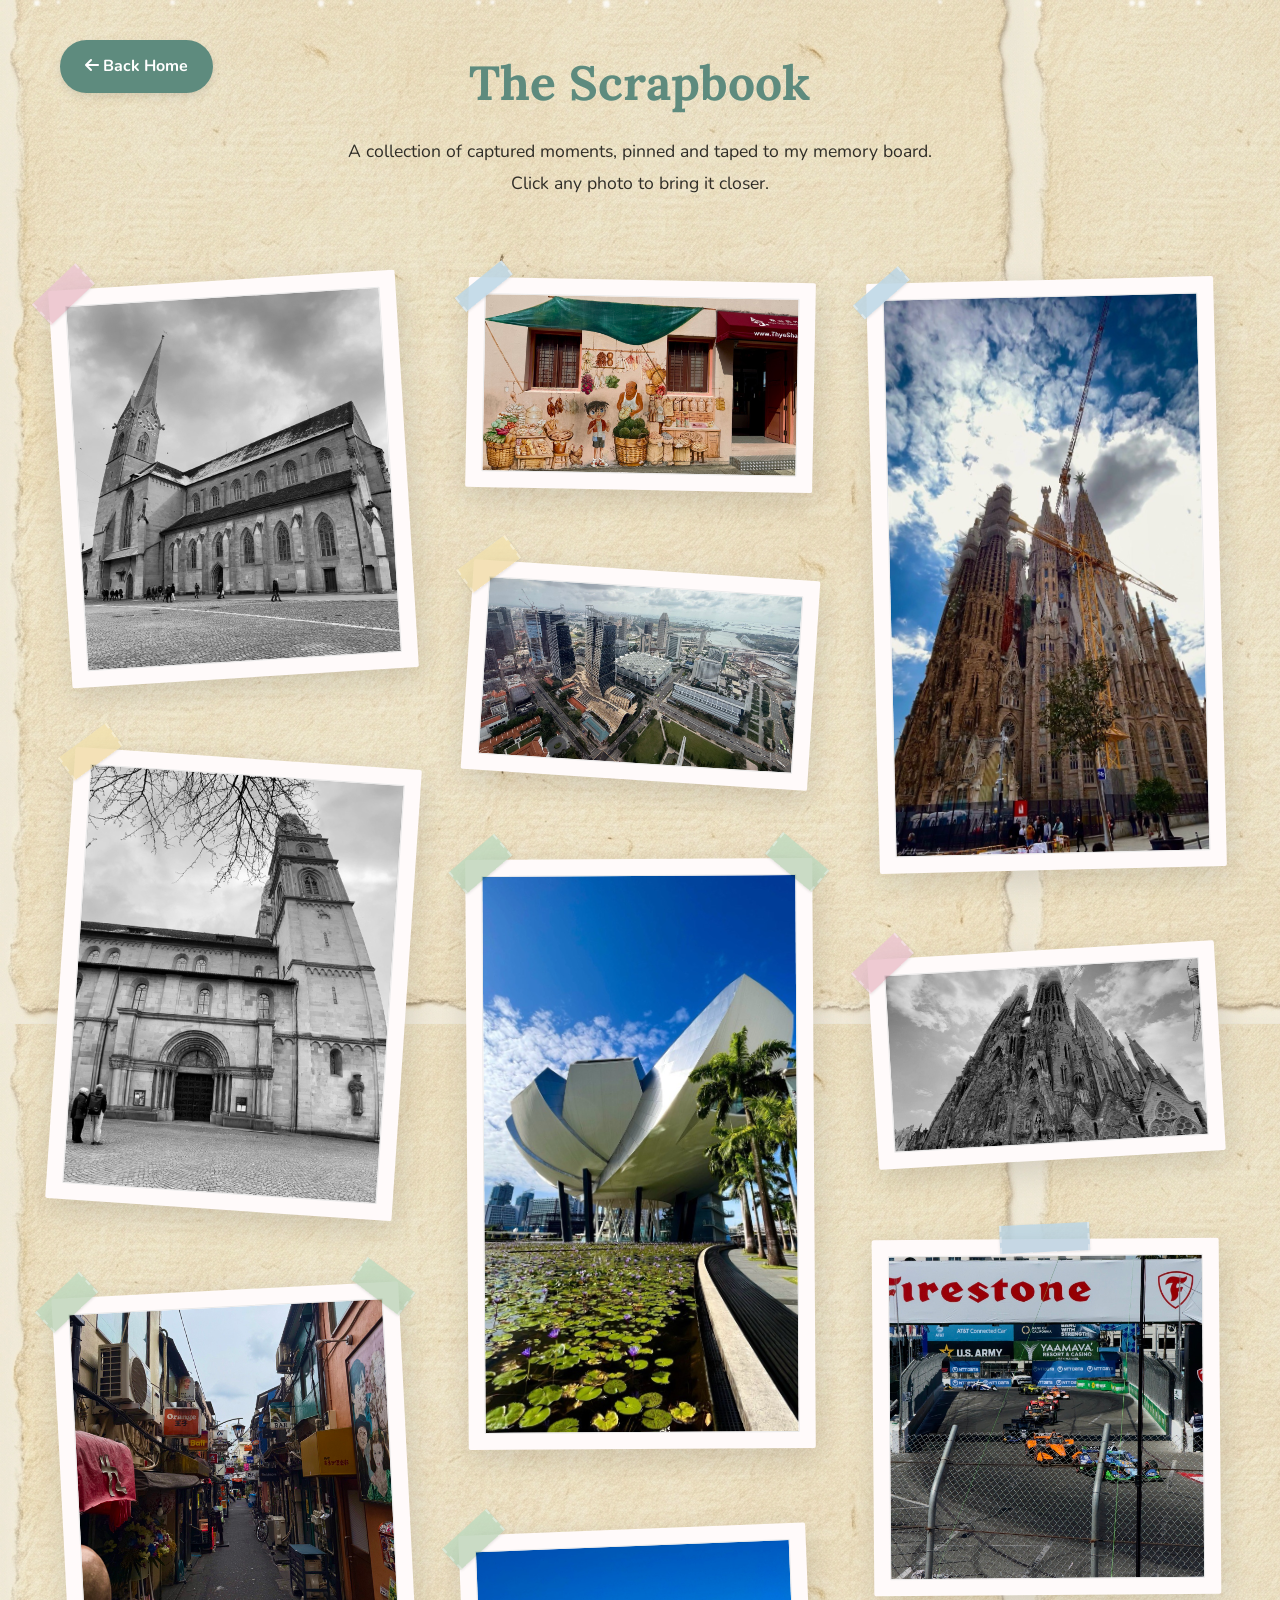
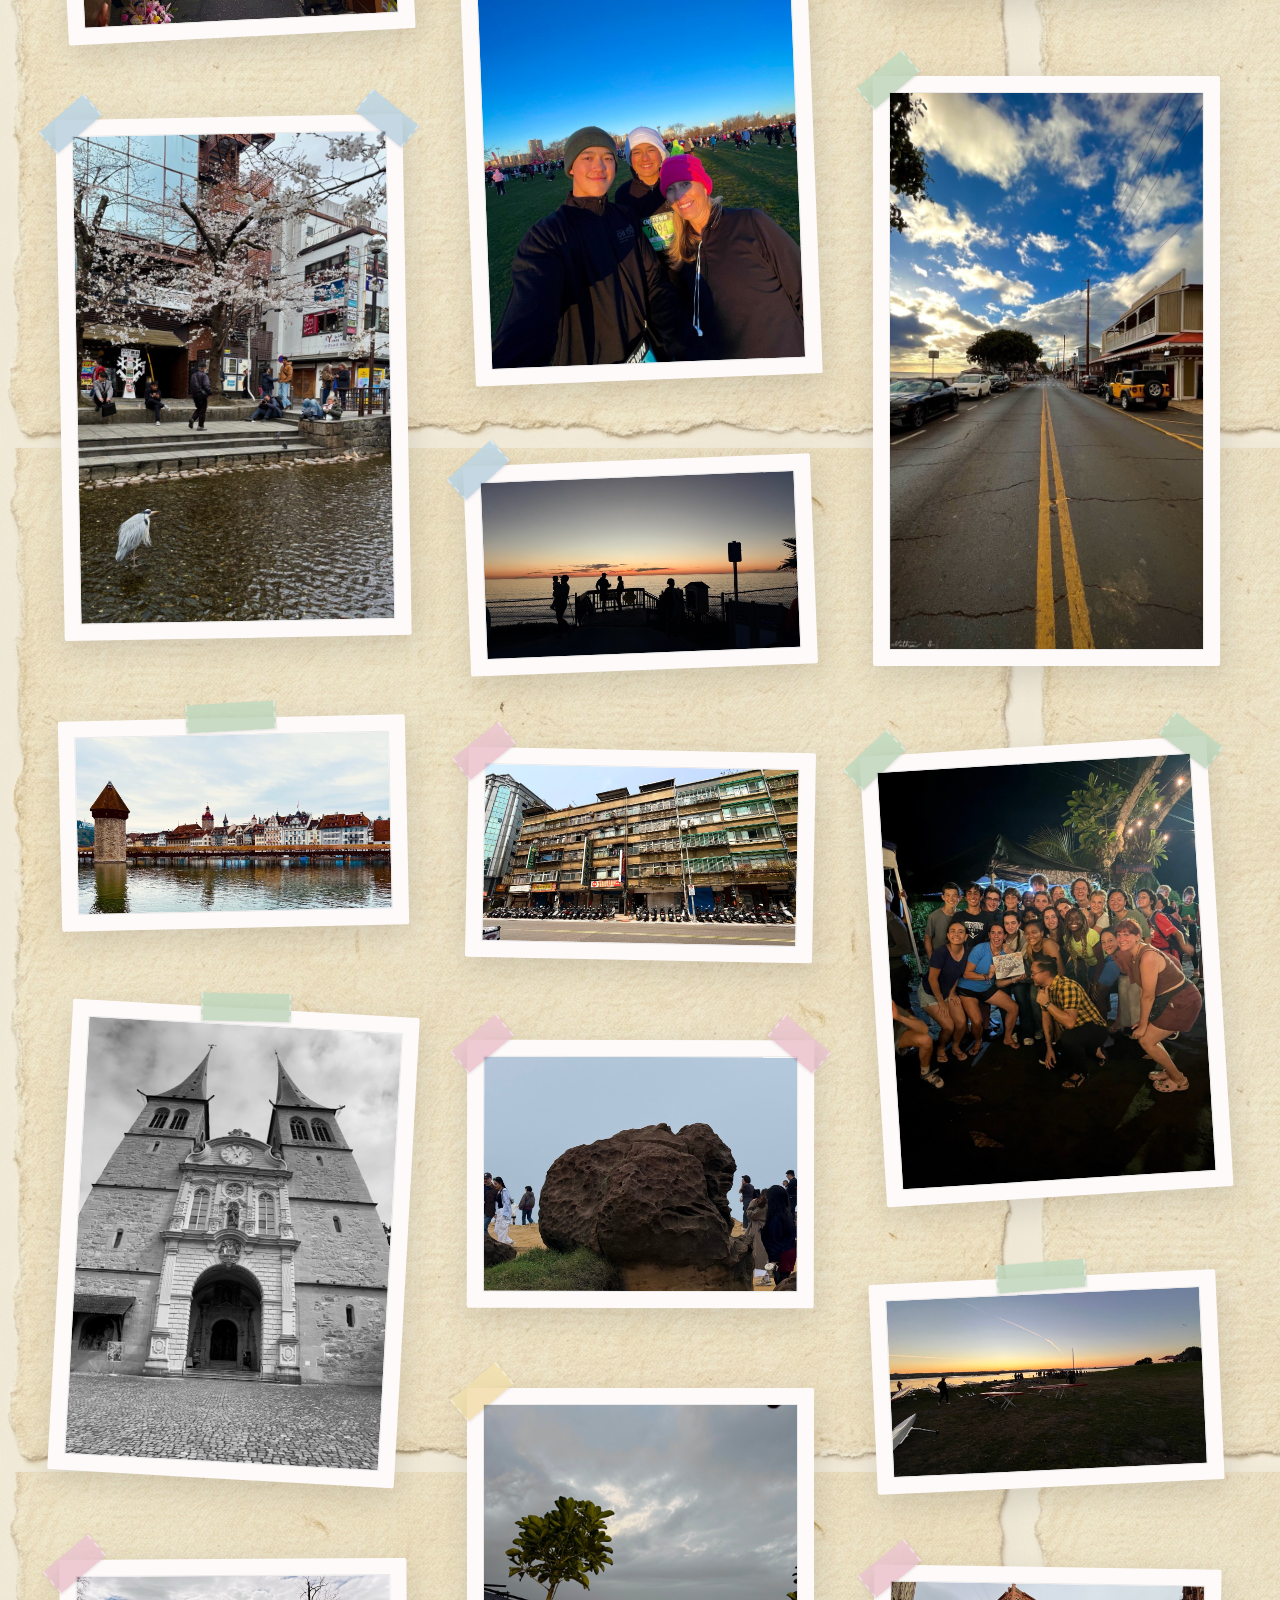
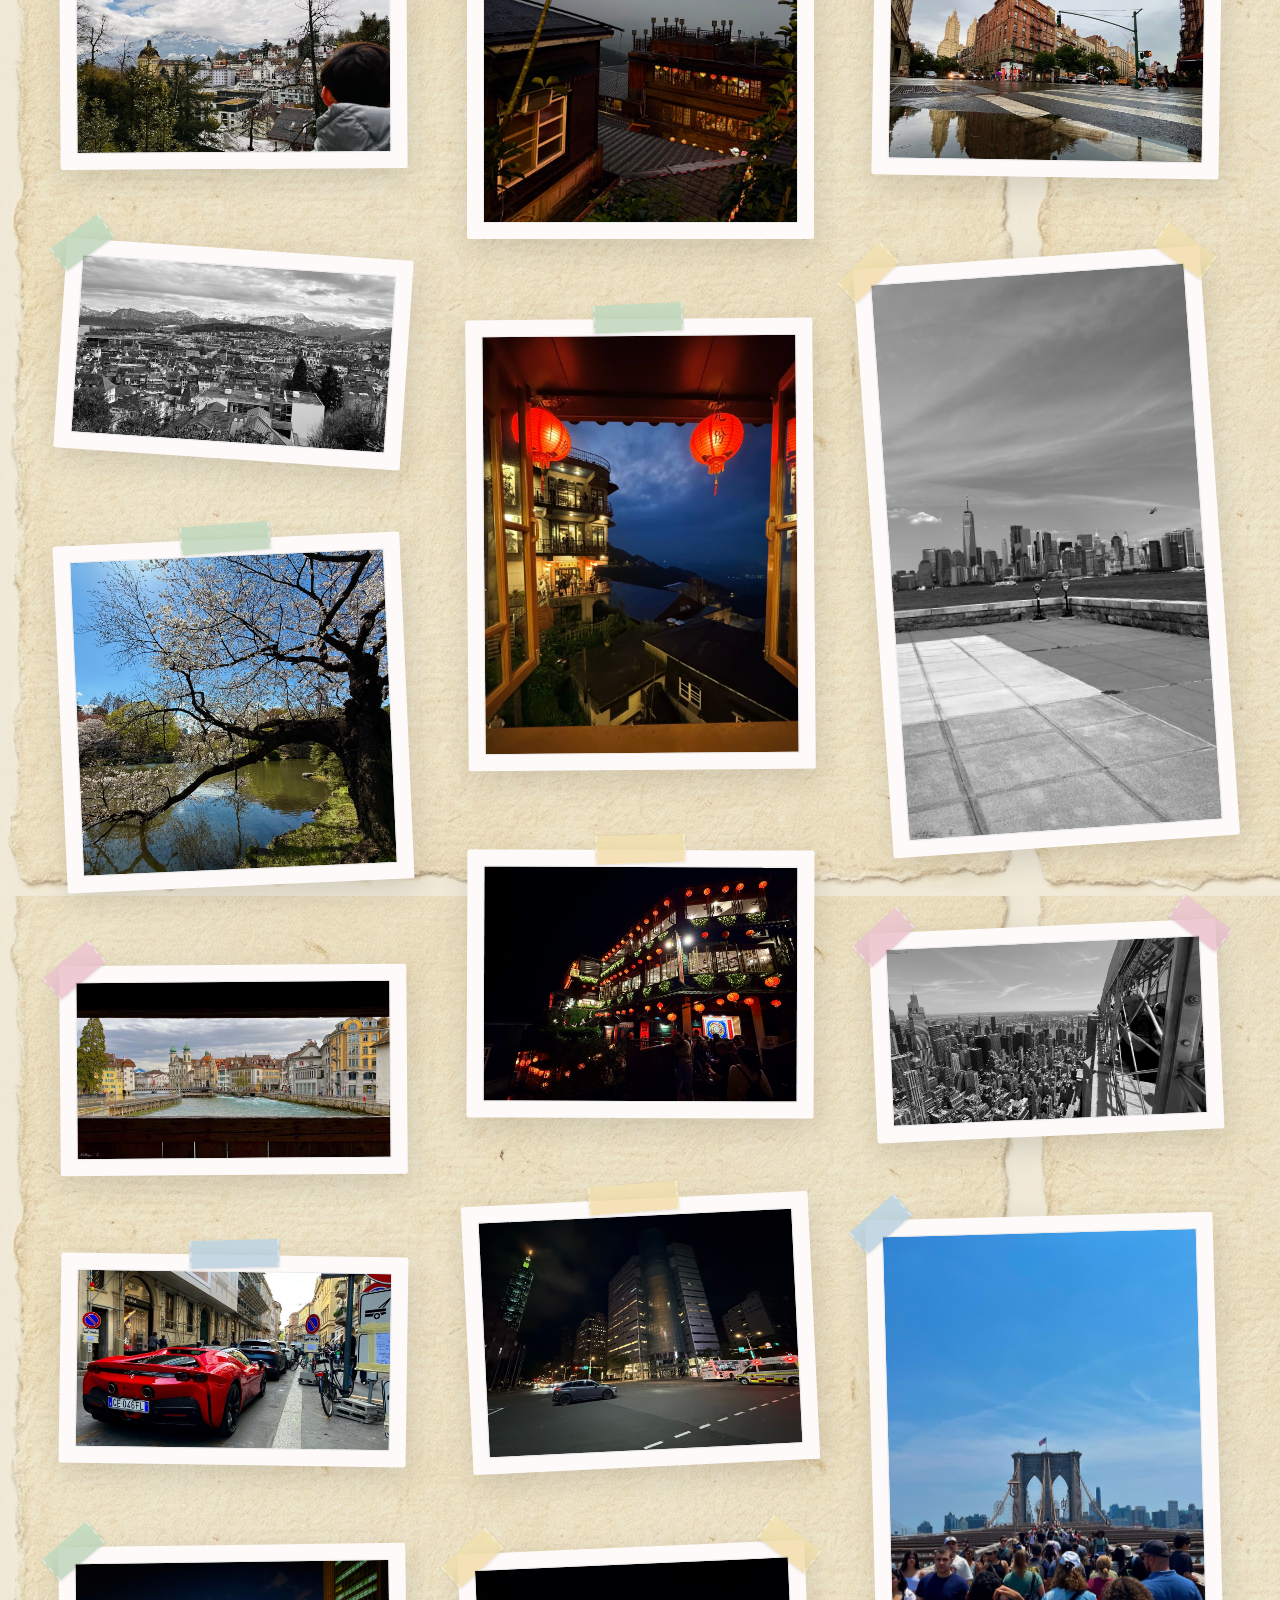
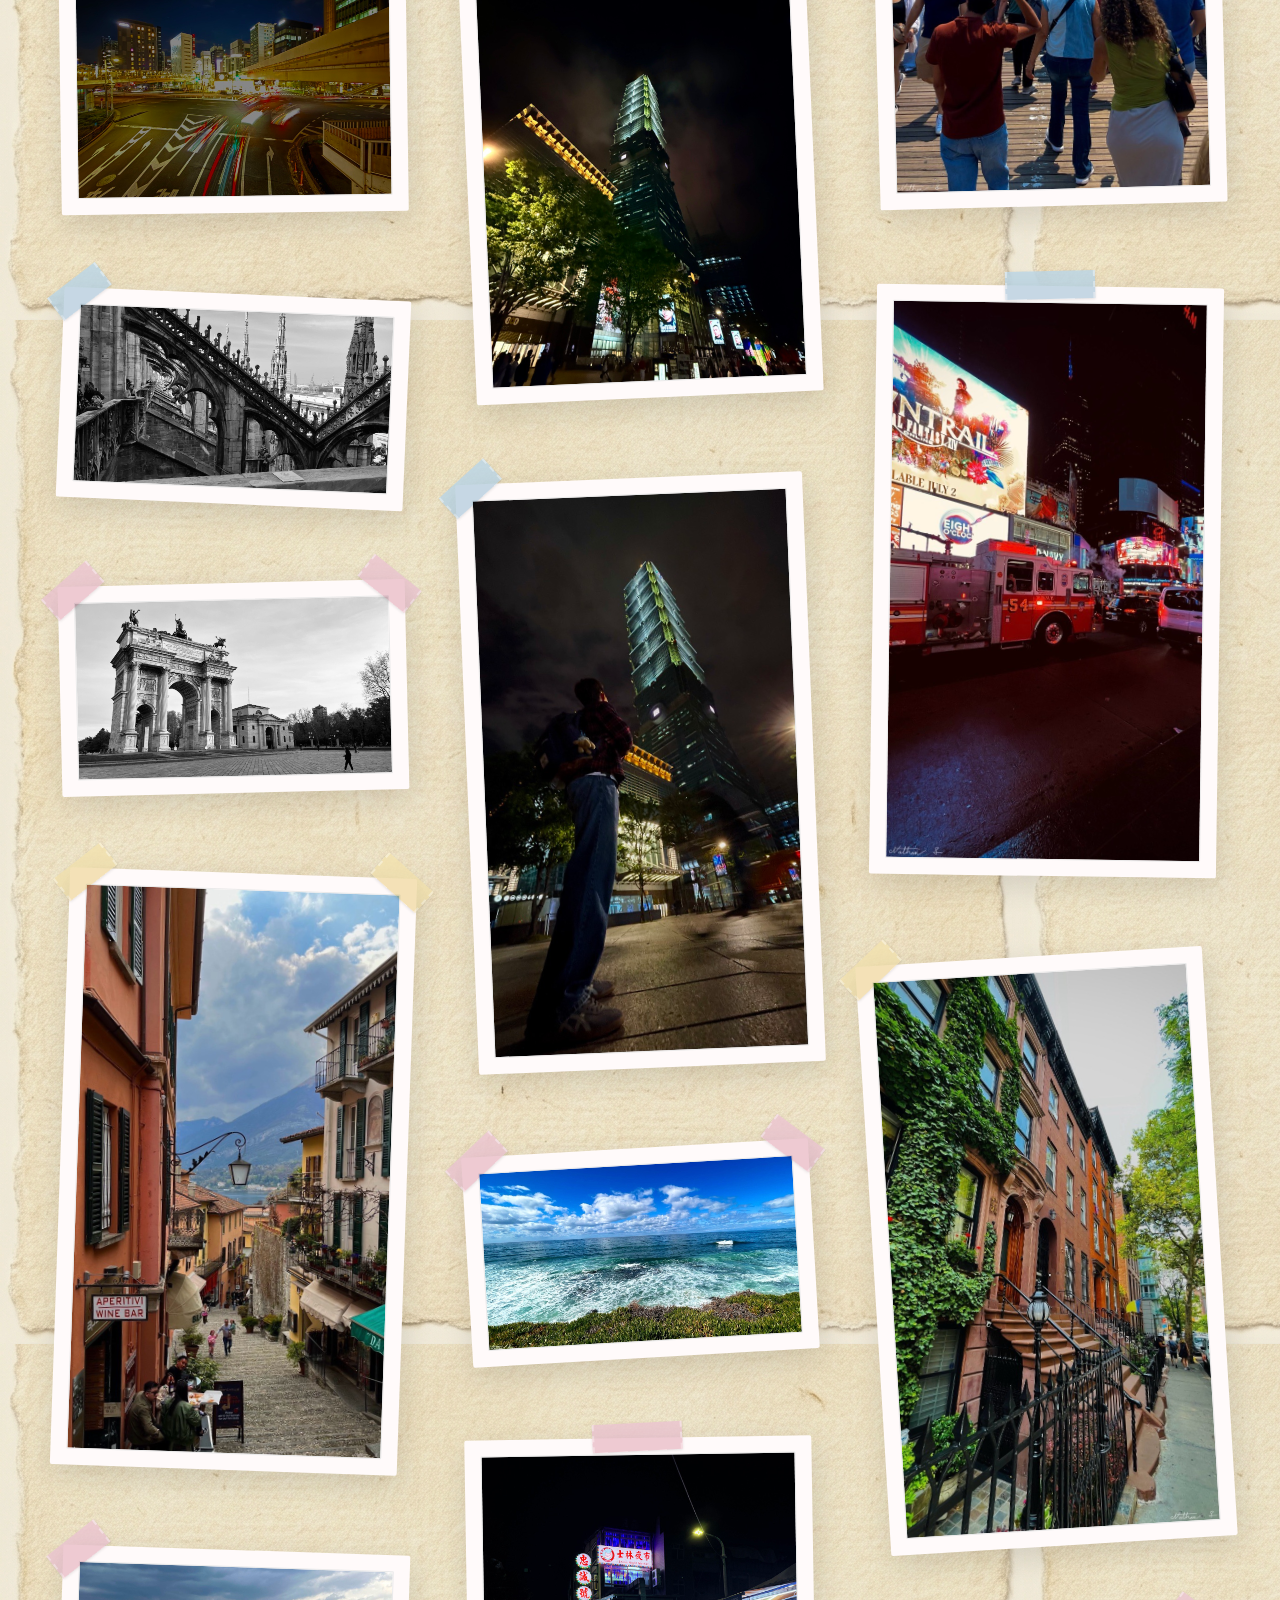
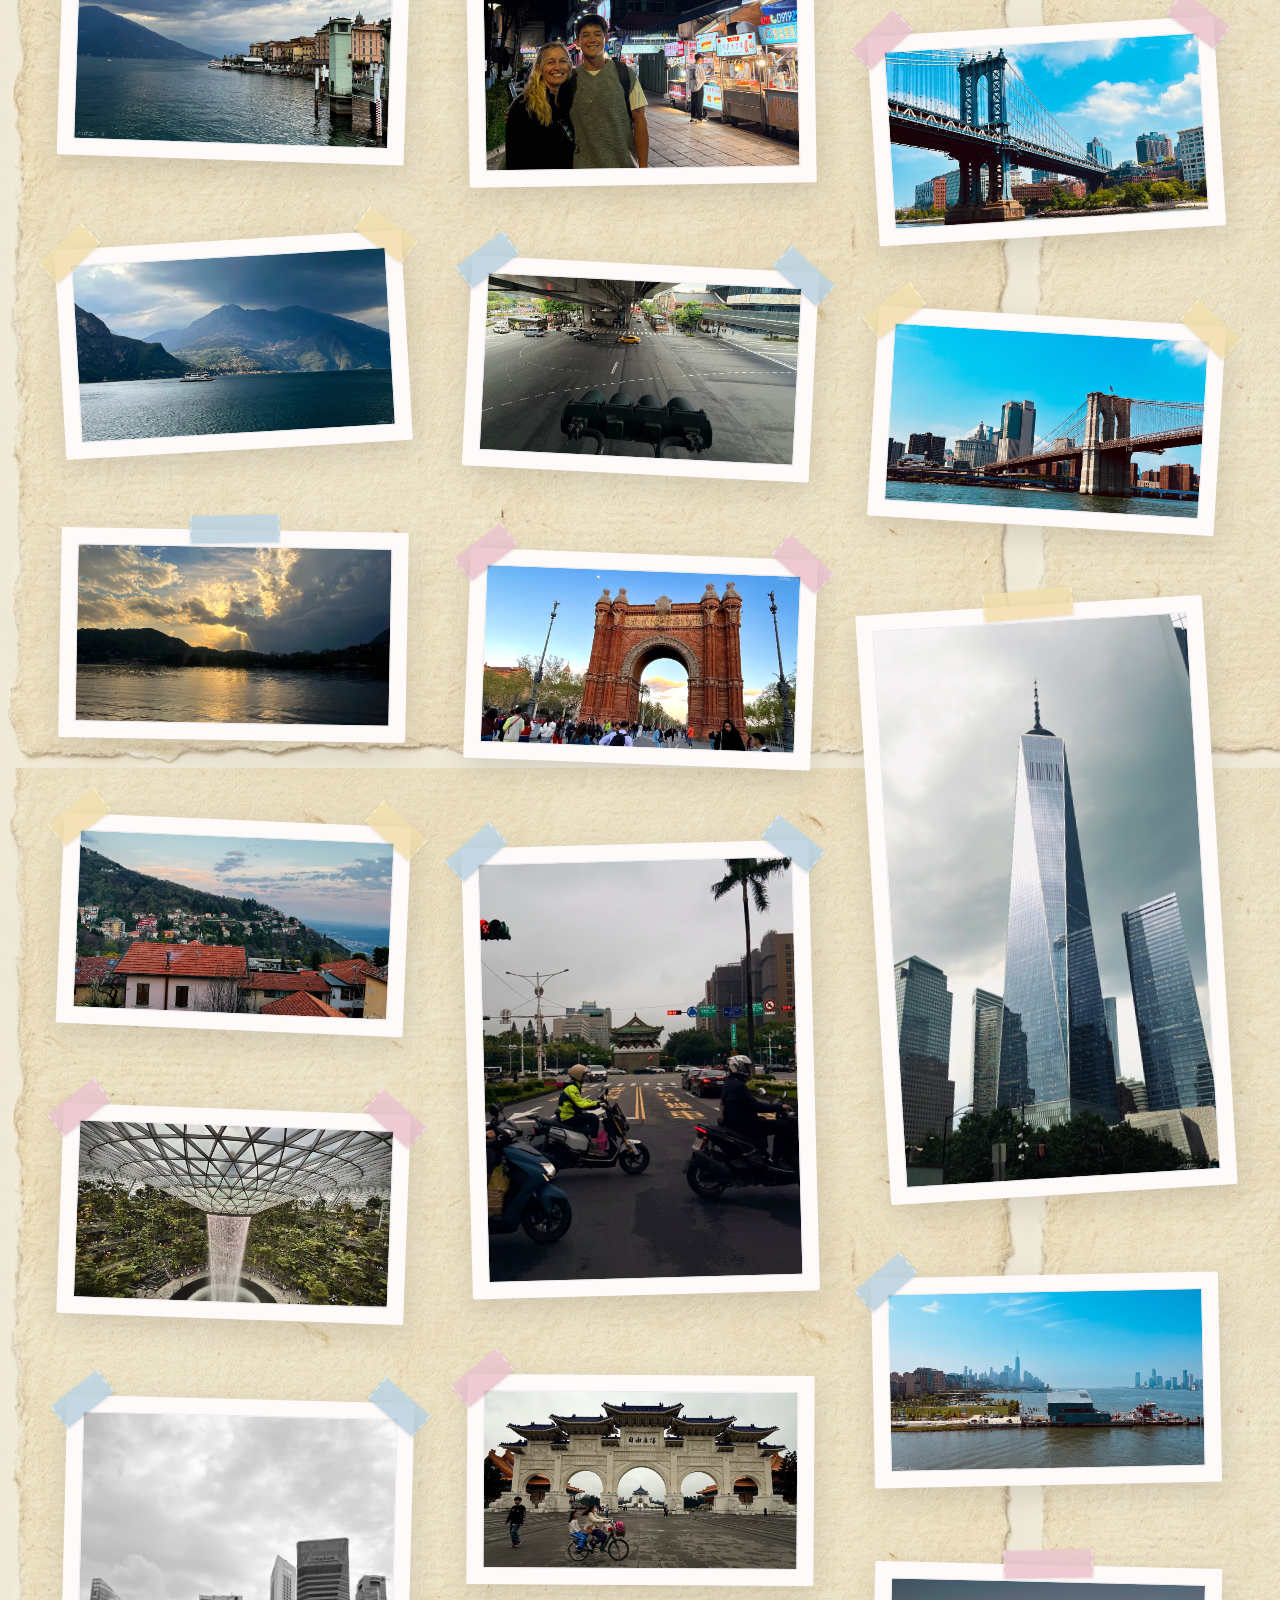
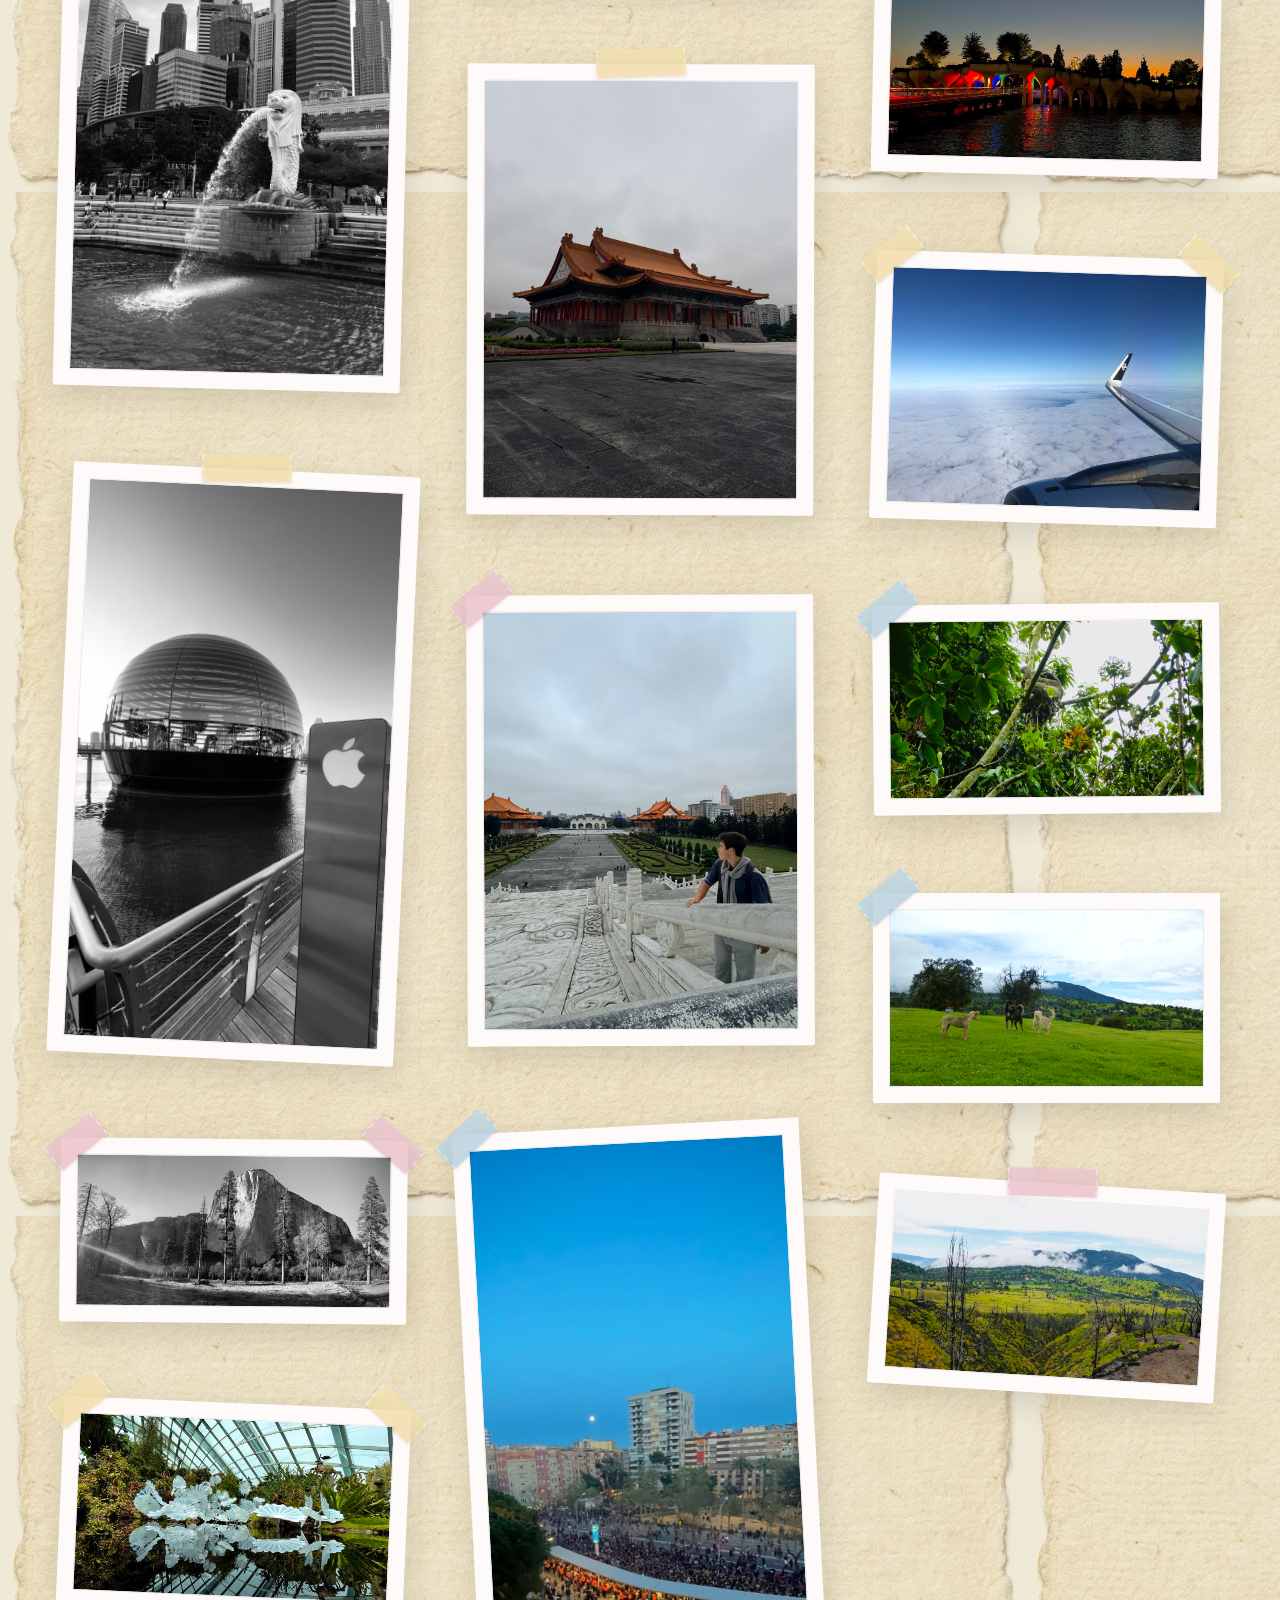
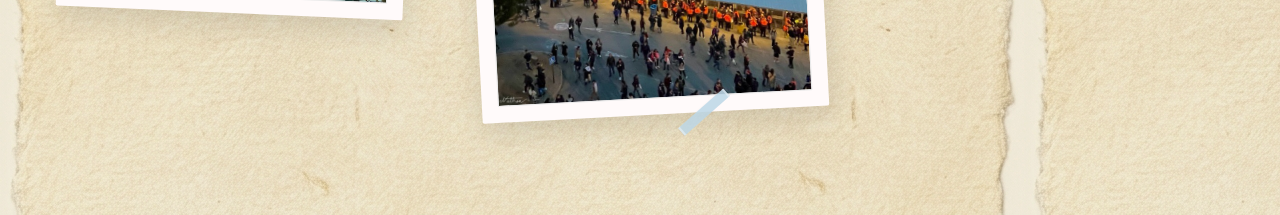
==== photography.html @ 1a3e898c "cleanup" ====
<!DOCTYPE html>
<html lang="en">

<head>
    <meta charset="UTF-8">
    <meta name="viewport" content="width=device-width, initial-scale=1.0">
    <title>Photography | Nathan So</title>
    <link rel="stylesheet" href="index.css">
    <link rel="stylesheet" href="https://cdnjs.cloudflare.com/ajax/libs/font-awesome/6.5.1/css/all.min.css">
    <style>
        body {
            background-color: #f4f1ea;
            background-image: url('assets/ghibli/paper.png');
            background-blend-mode: multiply;
            color: var(--text-dark);
            overflow-x: hidden;
            position: relative;
        }

        /* Magical floating dust/spores effect */
        .dust-mote {
            position: fixed;
            background: rgba(255, 255, 255, 0.8);
            border-radius: 50%;
            pointer-events: none;
            z-index: 0;
            filter: blur(1px);
            animation: floatUp 15s infinite linear;
        }

        @keyframes floatUp {
            0% {
                transform: translateY(100vh) translateX(0) scale(0.8);
                opacity: 0;
            }

            20% {
                opacity: 0.6;
            }

            80% {
                opacity: 0.6;
            }

            100% {
                transform: translateY(-20vh) translateX(50px) scale(1.2);
                opacity: 0;
            }
        }

        .photography-header {
            padding: 40px 60px;
            text-align: center;
            position: relative;
            z-index: 10;
            margin-bottom: 20px;
        }

        .gallery-container {
            max-width: 1600px;
            margin: 0 auto;
            padding: 20px 60px 100px 60px;
            column-count: 3;
            column-gap: 60px;
            position: relative;
            z-index: 10;
        }

        @media (max-width: 1200px) {
            .gallery-container {
                column-count: 2;
            }
        }

        @media (max-width: 768px) {
            .gallery-container {
                column-count: 1;
                padding: 20px 30px;
            }
        }

        .photo-item {
            break-inside: avoid;
            margin-bottom: 80px;
            position: relative;
            cursor: pointer;
            transition: transform 0.5s cubic-bezier(0.34, 1.56, 0.64, 1), box-shadow 0.5s ease;
            transform-origin: center center;
        }

        .photo-item:hover {
            transform: scale(1.03) translateY(-10px) rotate(0deg) !important;
            z-index: 20;
        }

        .photo-item:hover .photo-frame {
            box-shadow: 0 30px 60px rgba(0, 0, 0, 0.2);
        }

        .photo-frame {
            background: #fffafa;
            padding: 16px;
            box-shadow: 2px 10px 30px rgba(0, 0, 0, 0.12);
            border-radius: 2px;
            position: relative;
            transition: box-shadow 0.5s ease;
        }

        .photo-frame img {
            width: 100%;
            height: auto;
            display: block;
            border: 1px solid #eaeaea;
            border-radius: 1px;
        }

        /* Washi Tape pieces */
        .tape {
            position: absolute;
            top: -15px;
            width: 90px;
            height: 28px;
            background-color: rgba(210, 225, 200, 0.85);
            /* Default green tape */
            box-shadow: 0 1px 3px rgba(0, 0, 0, 0.1);
            z-index: 5;
            mix-blend-mode: multiply;
            border-left: 2px dashed rgba(255, 255, 255, 0.4);
            border-right: 2px dashed rgba(255, 255, 255, 0.4);
        }

        .tape.center {
            left: 50%;
            transform: translateX(-50%) rotate(-2deg);
        }

        .tape.top-left {
            top: -10px;
            left: -15px;
            transform: rotate(-40deg);
            width: 60px;
        }

        .tape.top-right {
            top: -10px;
            right: -15px;
            transform: rotate(40deg);
            width: 60px;
        }

        /* Tape Colors */
        .tape.green {
            background-color: rgba(193, 219, 192, 0.85);
        }

        .tape.pink {
            background-color: rgba(235, 198, 208, 0.85);
        }

        .tape.yellow {
            background-color: rgba(242, 226, 175, 0.85);
        }

        .tape.blue {
            background-color: rgba(188, 214, 229, 0.85);
        }

        /* Fullscreen Overlay */
        .overlay {
            position: fixed;
            top: 0;
            left: 0;
            width: 100%;
            height: 100%;
            background: rgba(244, 241, 234, 0.95);
            backdrop-filter: blur(10px);
            -webkit-backdrop-filter: blur(10px);
            z-index: 2000;
            display: none;
            justify-content: center;
            align-items: center;
            flex-direction: column;
            opacity: 0;
            transition: opacity 0.4s ease;
        }

        .overlay.active {
            display: flex;
            opacity: 1;
        }

        .overlay-img-container {
            position: relative;
            width: 85vw;
            height: 80vh;
            display: flex;
            justify-content: center;
            align-items: center;
            perspective: 1200px;
        }

        .overlay img {
            max-width: 100%;
            max-height: 100%;
            box-shadow: 0 40px 80px rgba(0, 0, 0, 0.3);
            border: 15px solid #fffafa;
            border-radius: 3px;
            transform-origin: center bottom;
            position: absolute;
            top: 50%;
            left: 50%;
            transform: translate(-50%, -50%);
            will-change: transform, opacity;
        }

        /* Animations */
        .blown-away {
            animation: blowAwayAnim 0.7s cubic-bezier(0.55, 0.085, 0.68, 0.53) forwards;
        }

        .blown-away-reverse {
            animation: blowAwayReverseAnim 0.7s cubic-bezier(0.55, 0.085, 0.68, 0.53) forwards;
        }

        .coming-in {
            animation: blowInAnim 0.7s cubic-bezier(0.25, 0.46, 0.45, 0.94) forwards;
        }

        .coming-in-reverse {
            animation: blowInReverseAnim 0.7s cubic-bezier(0.25, 0.46, 0.45, 0.94) forwards;
        }

        @keyframes blowAwayAnim {
            0% {
                transform: translate(-50%, -50%) rotate(0) scale(1);
                opacity: 1;
                filter: blur(0);
            }

            100% {
                transform: translate(calc(-50% + 100vw), -50%) rotate(45deg) scale(0.6);
                opacity: 0;
                filter: blur(10px);
            }
        }

        @keyframes blowAwayReverseAnim {
            0% {
                transform: translate(-50%, -50%) rotate(0) scale(1);
                opacity: 1;
                filter: blur(0);
            }

            100% {
                transform: translate(calc(-50% - 100vw), -50%) rotate(-45deg) scale(0.6);
                opacity: 0;
                filter: blur(10px);
            }
        }

        @keyframes blowInAnim {
            0% {
                transform: translate(calc(-50% - 100vw), -50%) rotate(-30deg) scale(0.6);
                opacity: 0;
                filter: blur(10px);
            }

            100% {
                transform: translate(-50%, -50%) rotate(0) scale(1);
                opacity: 1;
                filter: blur(0);
            }
        }

        @keyframes blowInReverseAnim {
            0% {
                transform: translate(calc(-50% + 100vw), -50%) rotate(30deg) scale(0.6);
                opacity: 0;
                filter: blur(10px);
            }

            100% {
                transform: translate(-50%, -50%) rotate(0) scale(1);
                opacity: 1;
                filter: blur(0);
            }
        }

        /* Controls */
        .overlay-close {
            position: absolute;
            top: 40px;
            right: 50px;
            font-size: 2.5rem;
            cursor: pointer;
            color: var(--accent-forest);
            transition: transform 0.3s ease;
            z-index: 2010;
        }

        .overlay-close:hover {
            transform: scale(1.2) rotate(90deg);
        }

        .nav-arrow {
            position: absolute;
            top: 50%;
            transform: translateY(-50%);
            font-size: 3rem;
            color: var(--accent-forest);
            cursor: pointer;
            padding: 20px;
            transition: transform 0.3s ease, opacity 0.3s ease;
            opacity: 0.6;
            z-index: 2010;
        }

        .nav-arrow:hover {
            opacity: 1;
            transform: translateY(-50%) scale(1.2);
        }

        .nav-prev {
            left: 40px;
        }

        .nav-next {
            right: 40px;
        }

        .nav-hint {
            position: absolute;
            bottom: 30px;
            font-family: var(--font-heading);
            color: var(--accent-forest);
            opacity: 0.6;
            letter-spacing: 1px;
        }

        .back-home {
            position: fixed;
            top: 40px;
            left: 60px;
            background: var(--accent-forest);
            color: white;
            padding: 12px 25px;
            border-radius: 30px;
            text-decoration: none;
            font-weight: 700;
            transition: var(--transition-breeze);
            box-shadow: 0 4px 10px rgba(0, 0, 0, 0.1);
            z-index: 10000;
        }

        .back-home:hover {
            background: var(--accent-sunset);
            transform: translateY(-2px);
            box-shadow: 0 6px 15px rgba(0, 0, 0, 0.15);
        }

        .page-title {
            font-family: var(--font-heading);
            color: var(--accent-forest);
            font-size: 3rem;
            margin-bottom: 10px;
        }
    </style>
</head>

<body>

    <!-- Ambient background particles -->
    <div id="particles"></div>

    <div class="photography-page">
        <header class="photography-header">
            <a href="index.html" class="back-home"><i class="fas fa-arrow-left"></i> Back Home</a>
            <h1 class="page-title">The Scrapbook</h1>
            <p style="opacity: 0.8; font-size: 1.1rem; max-width: 600px; margin: 0 auto;">
                A collection of captured moments, pinned and taped to my memory board. Click any photo to bring it
                closer.
            </p>
        </header>

        <div class="gallery-container" id="gallery">
            <!-- Photos injected here via JS -->
        </div>
    </div>

    <!-- Fullscreen Overlay -->
    <div class="overlay" id="overlay">
        <div class="overlay-close" id="closeOverlay"><i class="fa-solid fa-xmark"></i></div>

        <div class="nav-arrow nav-prev" onclick="navigate(-1)"><i class="fas fa-chevron-left"></i></div>

        <div class="overlay-img-container" id="overlayContainer">
            <!-- Dynamic images go here -->
        </div>

        <div class="nav-arrow nav-next" onclick="navigate(1)"><i class="fas fa-chevron-right"></i></div>

        <div class="nav-hint">Use arrow keys to flip through</div>
    </div>

    <script>
        const photos = [
            'assets/photography/IMG_0160.jpeg', 'assets/photography/IMG_0178.jpeg',
            'assets/photography/IMG_0204.jpeg', 'assets/photography/IMG_0267.jpeg',
            'assets/photography/IMG_0276.jpeg', 'assets/photography/IMG_0293.jpeg',
            'assets/photography/IMG_0337.jpeg', 'assets/photography/IMG_0391.jpeg',
            'assets/photography/IMG_0411.jpeg', 'assets/photography/IMG_0421.jpeg',
            'assets/photography/IMG_0476.jpeg', 'assets/photography/IMG_0516.jpeg',
            'assets/photography/IMG_0534.jpeg', 'assets/photography/IMG_0621.jpeg',
            'assets/photography/IMG_0646.jpeg',
            'assets/photography/IMG_0666.jpeg', 'assets/photography/IMG_0688.jpeg',
            'assets/photography/IMG_0738.jpeg', 'assets/photography/IMG_0740.jpeg',
            'assets/photography/IMG_0872.jpeg', 'assets/photography/IMG_0933.jpeg',
            'assets/photography/IMG_1125.jpeg', 'assets/photography/IMG_1155.jpeg',
            'assets/photography/IMG_1307.jpeg', 'assets/photography/IMG_1406.JPG',
            'assets/photography/IMG_1416.JPG',
            'assets/photography/IMG_1503.jpeg', 'assets/photography/IMG_1556.jpeg',
            'assets/photography/IMG_1692.JPG',
            'assets/photography/IMG_2060.JPG', 'assets/photography/IMG_2136.JPG',
            'assets/photography/IMG_2235.JPG', 'assets/photography/IMG_2237.JPG',
            'assets/photography/IMG_2265.JPG', 'assets/photography/IMG_2348.JPG',
            'assets/photography/IMG_2354.JPG', 'assets/photography/IMG_2382.jpeg',
            'assets/photography/IMG_2439.jpeg', 'assets/photography/IMG_2474.JPG',
            'assets/photography/IMG_2522.JPG', 'assets/photography/IMG_2547.jpeg',
            'assets/photography/IMG_2553.JPG', 'assets/photography/IMG_2557.JPG',
            'assets/photography/IMG_2560.JPG',
            'assets/photography/IMG_2678.JPG', 'assets/photography/IMG_2692.jpeg',
            'assets/photography/IMG_2720.jpeg', 'assets/photography/IMG_2722.jpeg',
            'assets/photography/IMG_3029.jpeg', 'assets/photography/IMG_3239.jpeg',
            'assets/photography/IMG_3839.JPG',
            'assets/photography/IMG_3895.jpeg', 'assets/photography/IMG_4644.jpeg',
            'assets/photography/IMG_4746.jpeg',
            'assets/photography/IMG_4787.jpeg', 'assets/photography/IMG_4857.jpeg',
            'assets/photography/IMG_4892.jpeg', 'assets/photography/IMG_4895.jpeg',
            'assets/photography/IMG_4904.jpeg', 'assets/photography/IMG_4925.jpeg',
            'assets/photography/IMG_4954.jpeg', 'assets/photography/IMG_4976.jpeg',
            'assets/photography/IMG_5037.jpeg',
            'assets/photography/IMG_5281.jpeg', 'assets/photography/P1060596.JPG',
            'assets/photography/P1060604.JPG', 'assets/photography/P1060608.JPG'
        ];

        const gallery = document.getElementById('gallery');
        const overlay = document.getElementById('overlay');
        const overlayContainer = document.getElementById('overlayContainer');
        const closeOverlay = document.getElementById('closeOverlay');

        let currentIndex = 0;
        let isAnimating = false;

        const tapeColors = ['green', 'pink', 'yellow', 'blue'];
        const tapePositions = [
            '<div class="tape center {color}"></div>',
            '<div class="tape top-left {color}"></div><div class="tape top-right {color}"></div>',
            '<div class="tape top-left {color}"></div>'
        ];

        // Initialize Gallery
        function initGallery() {
            photos.forEach((src, index) => {
                const item = document.createElement('div');
                item.className = 'photo-item breeze-float';

                // Random rotation between -4deg and 4deg
                const rotation = (Math.random() - 0.5) * 8;
                item.style.setProperty('--base-rotation', `${rotation}deg`);
                item.style.transform = `rotate(${rotation}deg)`;

                // Stagger animations
                item.style.animationDelay = `${Math.random() * 2}s`;

                // Random tape
                const tapeColor = tapeColors[Math.floor(Math.random() * tapeColors.length)];
                const tapeHTML = tapePositions[Math.floor(Math.random() * tapePositions.length)].replace(/{color}/g, tapeColor);

                item.innerHTML = `
                    <div class="photo-frame" onclick="openGallery(${index})">
                        ${tapeHTML}
                        <img src="${src}" loading="lazy" alt="Gallery Photo">
                    </div>
                `;
                gallery.appendChild(item);
            });

            // Create ambient dust particles
            const particlesContainer = document.getElementById('particles');
            for (let i = 0; i < 15; i++) {
                const mote = document.createElement('div');
                mote.className = 'dust-mote';
                const size = Math.random() * 6 + 2; // 2px to 8px
                mote.style.width = `${size}px`;
                mote.style.height = `${size}px`;
                mote.style.left = `${Math.random() * 100}vw`;
                mote.style.animationDuration = `${10 + Math.random() * 10}s`;
                mote.style.animationDelay = `-${Math.random() * 15}s`;
                particlesContainer.appendChild(mote);
            }
        }

        function openGallery(index) {
            if (isAnimating) return;
            currentIndex = index;

            overlayContainer.innerHTML = ''; // clear old
            const img = document.createElement('img');
            img.src = photos[currentIndex];
            img.className = 'coming-in';
            overlayContainer.appendChild(img);

            overlay.classList.add('active');
        }

        function closeGallery() {
            overlay.classList.remove('active');
            setTimeout(() => {
                overlayContainer.innerHTML = '';
            }, 400); // Wait for fade out
        }

        function navigate(direction) {
            if (isAnimating) return;
            isAnimating = true;

            const outClass = direction > 0 ? 'blown-away-reverse' : 'blown-away';
            const inClass = direction > 0 ? 'coming-in-reverse' : 'coming-in';

            // Get current active images and blow them away
            const currentImgs = overlayContainer.querySelectorAll('img:not(.blown-away):not(.blown-away-reverse)');
            currentImgs.forEach(img => {
                img.className = outClass;
                setTimeout(() => {
                    if (img.parentElement) img.parentElement.removeChild(img);
                }, 700); // Clean up after animation finishes
            });

            currentIndex = (currentIndex + direction + photos.length) % photos.length;

            // Create new incoming image
            const newImg = document.createElement('img');
            newImg.src = photos[currentIndex];
            newImg.className = inClass;
            overlayContainer.appendChild(newImg);

            // Unlock navigation early for smooth, rapid flipping
            setTimeout(() => { isAnimating = false; }, 350);
        }

        closeOverlay.onclick = closeGallery;

        window.addEventListener('keydown', (e) => {
            if (overlay.classList.contains('active')) {
                if (e.key === 'ArrowRight') navigate(1);
                if (e.key === 'ArrowLeft') navigate(-1);
                if (e.key === 'Escape') closeGallery();
            }
        });

        // Close overlay when clicking background
        overlay.addEventListener('click', (e) => {
            if (e.target === overlay || e.target === document.querySelector('.overlay-img-container')) {
                closeGallery();
            }
        });

        initGallery();
    </script>
</body>

</html>
---- index.css ----
@import url('https://fonts.googleapis.com/css2?family=Lora:ital,wght@0,400..700;1,400..700&family=Nunito:ital,wght@0,200..1000;1,200..1000&display=swap');

:root {
    /* Studio Ghibli Watercolor Palette */
    --bg-warm: #F9F6F0;
    --accent-forest: #5E8B7E;
    --accent-sky: #78A2CC;
    --accent-sunset: #E28743;
    --text-charcoal: #2C3E50;
    --glass-white: rgba(255, 255, 255, 0.4);

    --font-heading: 'Lora', serif;
    --font-body: 'Nunito', sans-serif;

    --shadow-soft: 0 10px 30px rgba(94, 139, 126, 0.15);
    --transition-breeze: all 0.6s cubic-bezier(0.4, 0, 0.2, 1);
}

* {
    margin: 0;
    padding: 0;
    box-sizing: border-box;
}

body {
    background-color: var(--bg-warm);
    background-image: url('assets/ghibli/paper.png');
    background-blend-mode: multiply;
    color: var(--text-charcoal);
    font-family: var(--font-body);
    line-height: 1.8;
    overflow-x: hidden;
    -webkit-font-smoothing: antialiased;
}

/* Float Animation (Gentle Breeze) - Softened */
@keyframes breeze {

    0%,
    100% {
        transform: translateY(0) rotate(var(--base-rotation, 0deg));
    }

    50% {
        transform: translateY(-5px) rotate(calc(var(--base-rotation, 0deg) + 0.5deg));
    }
}

.breeze-float {
    animation: breeze 8s ease-in-out infinite;
}

/* Navigation */
nav {
    position: fixed;
    top: 0;
    width: 100%;
    padding: 1.2rem 10%;
    display: flex;
    justify-content: space-between;
    align-items: center;
    background: var(--glass-white);
    backdrop-filter: blur(8px);
    z-index: 1000;
    border-bottom: 2px solid rgba(94, 139, 126, 0.1);
}

.logo {
    font-family: var(--font-heading);
    font-size: 1.6rem;
    font-weight: 700;
    color: var(--accent-forest);
    letter-spacing: -0.5px;
}

.nav-links {
    display: flex;
    gap: 3rem;
}

.nav-links a {
    text-decoration: none;
    color: var(--text-charcoal);
    font-weight: 600;
    font-size: 1rem;
    transition: var(--transition-breeze);
    position: relative;
}

.nav-links a::after {
    content: '';
    position: absolute;
    bottom: -5px;
    left: 0;
    width: 0;
    height: 2px;
    background: var(--accent-sunset);
    transition: var(--transition-breeze);
}

.nav-links a:hover {
    color: var(--accent-forest);
}

.nav-links a:hover::after {
    width: 100%;
}

/* Hero Section */
.hero {
    height: 100vh;
    display: flex;
    flex-direction: column;
    justify-content: center;
    align-items: center;
    text-align: center;
    position: relative;
    padding: 0 5%;
}

.hero-illustration {
    position: absolute;
    width: 100%;
    height: 100%;
    top: 0;
    left: 0;
    z-index: -1;
    overflow: hidden;
}

.hero-illustration img {
    width: 100%;
    height: 100%;
    object-fit: cover;
    opacity: 0.8;
    filter: sepia(0.2) saturate(0.8);
}

.hero-content {
    background: rgba(249, 246, 240, 0.85);
    padding: 4rem;
    border-radius: 40px;
    backdrop-filter: blur(10px);
    border: 2px solid var(--glass-white);
    box-shadow: var(--shadow-soft);
    max-width: 800px;
    animation: breeze 8s ease-in-out infinite;
}

.hero h1 {
    font-family: var(--font-heading);
    font-size: clamp(3rem, 10vw, 5rem);
    font-weight: 700;
    color: var(--accent-forest);
    margin-bottom: 1.5rem;
    line-height: 1.1;
}

.hero p {
    font-size: 1.25rem;
    color: var(--text-charcoal);
    margin-bottom: 2.5rem;
    opacity: 0.9;
}

.cta-button {
    display: inline-block;
    padding: 1.2rem 3rem;
    background: var(--accent-forest);
    color: white;
    text-decoration: none;
    border-radius: 20px;
    font-weight: 700;
    font-size: 1.1rem;
    box-shadow: 0 10px 20px rgba(94, 139, 126, 0.3);
    transition: var(--transition-breeze);
}

.cta-button:hover {
    transform: translateY(-5px) scale(1.05);
    background: var(--accent-sunset);
    box-shadow: 0 15px 30px rgba(226, 135, 67, 0.4);
}

/* Projects Section */
.projects {
    padding: 120px 10%;
    max-width: 1400px;
    margin: 0 auto;
}

.section-title {
    font-family: var(--font-heading);
    font-size: 3rem;
    color: var(--accent-forest);
    margin-bottom: 4rem;
    text-align: center;
    position: relative;
}

.section-title::after {
    content: '✿';
    display: block;
    font-size: 1.5rem;
    margin-top: 10px;
    opacity: 0.5;
}

.project-grid {
    display: grid;
    grid-template-columns: repeat(auto-fit, minmax(400px, 1fr));
    gap: 4rem;
}

.project-card {
    background: var(--glass-white);
    border: 2px solid var(--glass-white);
    border-radius: 30px;
    overflow: hidden;
    transition: var(--transition-breeze);
    box-shadow: var(--shadow-soft);
    display: flex;
    flex-direction: column;
}

.project-card:hover {
    transform: translateY(-15px) rotate(1deg);
    background: white;
    border-color: var(--accent-sky);
    box-shadow: 0 30px 60px rgba(120, 162, 204, 0.2);
}

.project-media {
    width: 100%;
    height: 260px;
    overflow: hidden;
    position: relative;
    cursor: pointer;
}

.play-overlay {
    position: absolute;
    top: 50%;
    left: 50%;
    transform: translate(-50%, -50%);
    width: 65px;
    height: 65px;
    background: var(--bg-warm);
    border: 3px solid var(--accent-forest);
    border-radius: 50%;
    display: flex;
    justify-content: center;
    align-items: center;
    color: var(--accent-forest);
    font-size: 1.8rem;
    opacity: 0;
    transition: var(--transition-breeze);
    z-index: 10;
    box-shadow: 0 10px 20px rgba(94, 139, 126, 0.3);
}

.play-overlay i {
    margin-left: 3px;
    /* Center the triangle visually */
}

.project-card:hover .play-overlay {
    opacity: 1;
}

.project-media::after {
    content: '';
    position: absolute;
    top: 0;
    left: 0;
    width: 100%;
    height: 100%;
    background: linear-gradient(to bottom, transparent, rgba(94, 139, 126, 0.1));
}

.project-media video,
.project-media img {
    width: 100%;
    height: 100%;
    object-fit: cover;
    transition: var(--transition-breeze);
}

.project-card:hover .project-media video,
.project-card:hover .project-media img {
    transform: scale(1.1);
}

.project-info {
    padding: 2.5rem;
    flex-grow: 1;
}

.project-info h3 {
    font-family: var(--font-heading);
    font-size: 1.75rem;
    color: var(--accent-forest);
    margin-bottom: 1rem;
}

.project-tags {
    display: flex;
    gap: 0.8rem;
    margin-bottom: 1.5rem;
    flex-wrap: wrap;
}

.tag {
    font-size: 0.8rem;
    padding: 0.4rem 1rem;
    background: rgba(120, 162, 204, 0.1);
    border-radius: 15px;
    color: var(--accent-sky);
    font-weight: 700;
}

.project-links {
    display: flex;
    gap: 2rem;
    margin-top: auto;
}

.project-links a {
    text-decoration: none;
    color: var(--accent-sunset);
    font-weight: 700;
    transition: var(--transition-breeze);
}

.project-links a:hover {
    color: var(--accent-forest);
}

/* Resume Section */
.resume-container {
    display: grid;
    grid-template-columns: 1fr 1fr;
    gap: 3rem;
    max-width: 1400px;
    margin: 0 auto;
}

.resume-wrapper {
    text-align: center;
}

.resume-wrapper h3 {
    font-family: var(--font-heading);
    color: var(--accent-forest);
    margin-bottom: 1.5rem;
    font-size: 1.8rem;
}

.resume-frame {
    height: 800px;
    background: white;
    border-radius: 30px;
    border: 2px solid var(--glass-white);
    box-shadow: var(--shadow-soft);
    overflow: hidden;
}

/* Modal Styles */
.modal {
    display: none;
    position: fixed;
    top: 0;
    left: 0;
    width: 100%;
    height: 100%;
    background: rgba(44, 62, 80, 0.6);
    backdrop-filter: blur(12px);
    z-index: 2000;
    justify-content: center;
    align-items: center;
    padding: 2rem;
    opacity: 0;
    transition: opacity 0.4s ease;
}

.modal.active {
    display: flex;
    opacity: 1;
}

.modal-content {
    background: var(--bg-warm);
    background-image: url('assets/ghibli/paper.png');
    background-blend-mode: multiply;
    width: 100%;
    max-width: 1000px;
    border-radius: 40px;
    position: relative;
    box-shadow: 0 40px 100px rgba(0, 0, 0, 0.3);
    overflow: hidden;
    border: 3px solid var(--glass-white);
    transform: scale(0.9);
    transition: transform 0.4s cubic-bezier(0.34, 1.56, 0.64, 1);
}

.modal.active .modal-content {
    transform: scale(1);
}

.video-container {
    position: relative;
    padding-bottom: 56.25%;
    /* 16:9 */
    height: 0;
    overflow: hidden;
}

.video-container iframe {
    position: absolute;
    top: 0;
    left: 0;
    width: 100%;
    height: 100%;
    border: none;
}

.modal-close {
    position: absolute;
    top: 1rem;
    right: 1rem;
    width: 36px;
    height: 36px;
    background: var(--accent-sunset);
    color: white !important;
    border: none;
    border-radius: 50%;
    cursor: pointer;
    font-size: 1rem;
    display: flex;
    justify-content: center;
    align-items: center;
    box-shadow: 0 5px 15px rgba(226, 135, 67, 0.4);
    transition: var(--transition-breeze);
    z-index: 100;
}

.modal-close:hover {
    transform: rotate(90deg) scale(1.1);
    background: var(--accent-forest);
}

/* About & Contact Section */
.about-contact {
    padding: 120px 10%;
    display: grid;
    grid-template-columns: 1fr 1fr;
    gap: 10%;
    background: rgba(94, 139, 126, 0.05);
    border-radius: 60px;
    margin: 0 5% 120px;
}

.about-content h2,
.contact-content h2 {
    font-family: var(--font-heading);
    font-size: 2.5rem;
    color: var(--accent-forest);
    margin-bottom: 2rem;
}

.contact-item {
    display: flex;
    align-items: center;
    gap: 1.5rem;
    text-decoration: none;
    color: var(--text-charcoal);
    font-size: 1.1rem;
    margin-bottom: 1.5rem;
    transition: var(--transition-breeze);
    background: var(--glass-white);
    padding: 1rem;
    border-radius: 20px;
}

.contact-item:hover {
    background: white;
    transform: translateX(10px);
    color: var(--accent-forest);
}

.contact-item i {
    font-size: 1.5rem;
    color: var(--accent-sky);
}

/* Footer */
footer {
    padding: 4rem 10%;
    text-align: center;
    color: var(--accent-forest);
    opacity: 0.7;
    font-size: 0.9rem;
}

@media (max-width: 1024px) {
    .resume-container {
        grid-template-columns: 1fr;
    }

    .resume-frame {
        height: 600px;
    }

    .about-contact {
        grid-template-columns: 1fr;
        gap: 5rem;
    }

    .project-grid {
        grid-template-columns: 1fr;
    }
}

@media (max-width: 768px) {
    .nav-links {
        display: none;
    }

    .hero-content {
        padding: 2rem;
    }
}

/* Postage Stamps - Decorative Gallery */
.stamp-gallery {
    position: absolute;
    top: 0;
    left: 0;
    width: 100%;
    height: 100%;
    pointer-events: none;
    /* Let clicks pass through to content */
    z-index: 5;
}

.stamp {
    position: absolute;
    width: 170px;
    height: 220px;
    background: white;
    padding: 10px;
    /* Extra space for the stamp 'footer' look */
    box-shadow: 0 5px 15px rgba(0, 0, 0, 0.1);
    border: 1px solid #ddd;
    transition: var(--transition-breeze);
    cursor: pointer;
    pointer-events: auto;
    /* Re-enable clicks for the stamps themselves */
    background-image:
        radial-gradient(circle at 0 0, transparent 8px, white 8px),
        radial-gradient(circle at 100% 0, transparent 8px, white 8px),
        radial-gradient(circle at 0 100%, transparent 8px, white 8px),
        radial-gradient(circle at 100% 100%, transparent 8px, white 8px);
}

.stamp.horizontal {
    width: 290px;
    height: 180px;
    padding-bottom: 10px;
}

/* Jagged Edge Effect */
.stamp::after {
    content: "";
    position: absolute;
    top: -5px;
    left: -5px;
    right: -5px;
    bottom: -5px;
    border: 4px dotted #F9F6F0;
    pointer-events: none;
}

.stamp img {
    width: 100%;
    height: 100%;
    object-fit: cover;
    filter: sepia(0.1) saturate(0.9);
}

.stamp:nth-child(1) {
    --base-rotation: -12deg;
    transform: rotate(var(--base-rotation));
}

.stamp:nth-child(2) {
    --base-rotation: 8deg;
    transform: rotate(var(--base-rotation));
}

.stamp:nth-child(3) {
    --base-rotation: -6deg;
    transform: rotate(var(--base-rotation));
}

.stamp:nth-child(4) {
    --base-rotation: 15deg;
    transform: rotate(var(--base-rotation));
}

.stamp:nth-child(5) {
    --base-rotation: -10deg;
    transform: rotate(var(--base-rotation));
}

.stamp:nth-child(6) {
    --base-rotation: 5deg;
    transform: rotate(var(--base-rotation));
}

.stamp:nth-child(7) {
    --base-rotation: -4deg;
    transform: rotate(var(--base-rotation));
}

.stamp:hover {
    transform: scale(1.2) rotate(0deg) translateY(-15px) !important;
    z-index: 50;
    box-shadow: 0 15px 35px rgba(0, 0, 0, 0.2);
}

.stamp:nth-child(8) {
    --base-rotation: 2deg;
    transform: rotate(var(--base-rotation));
}
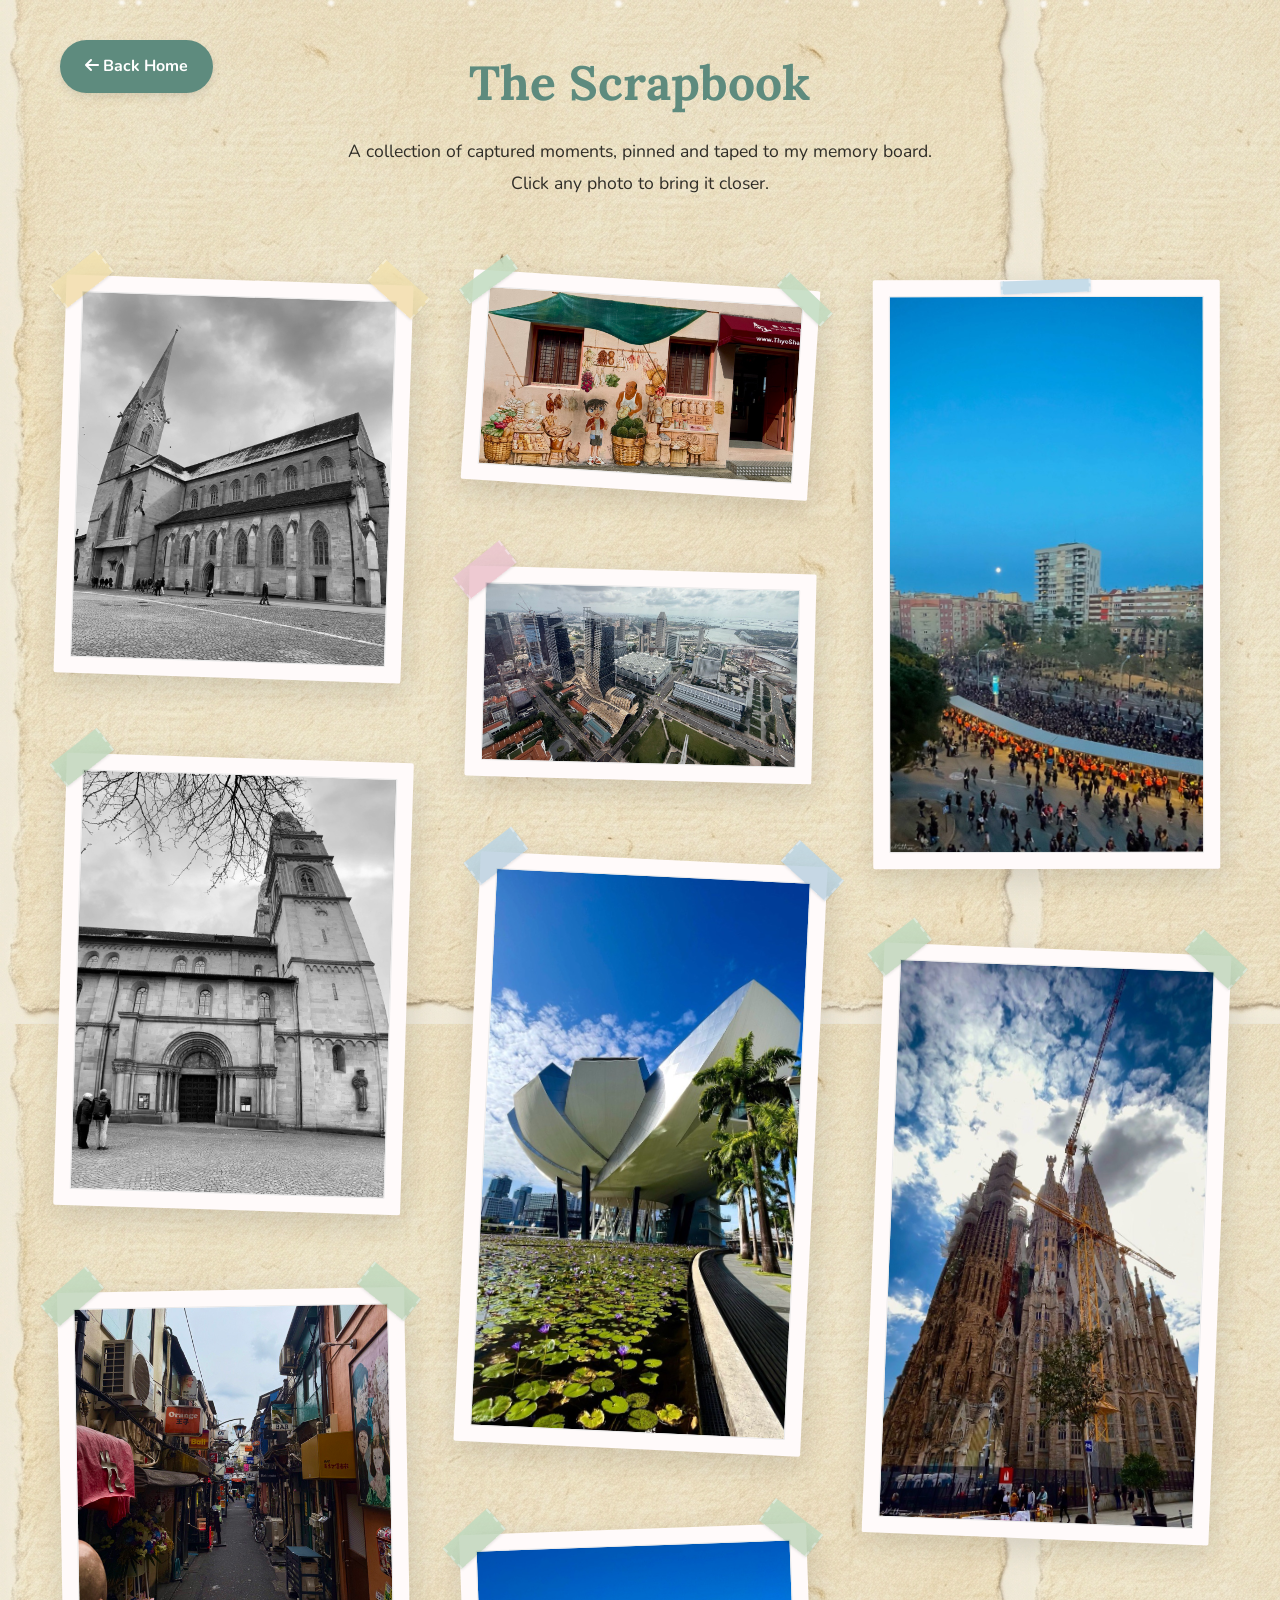
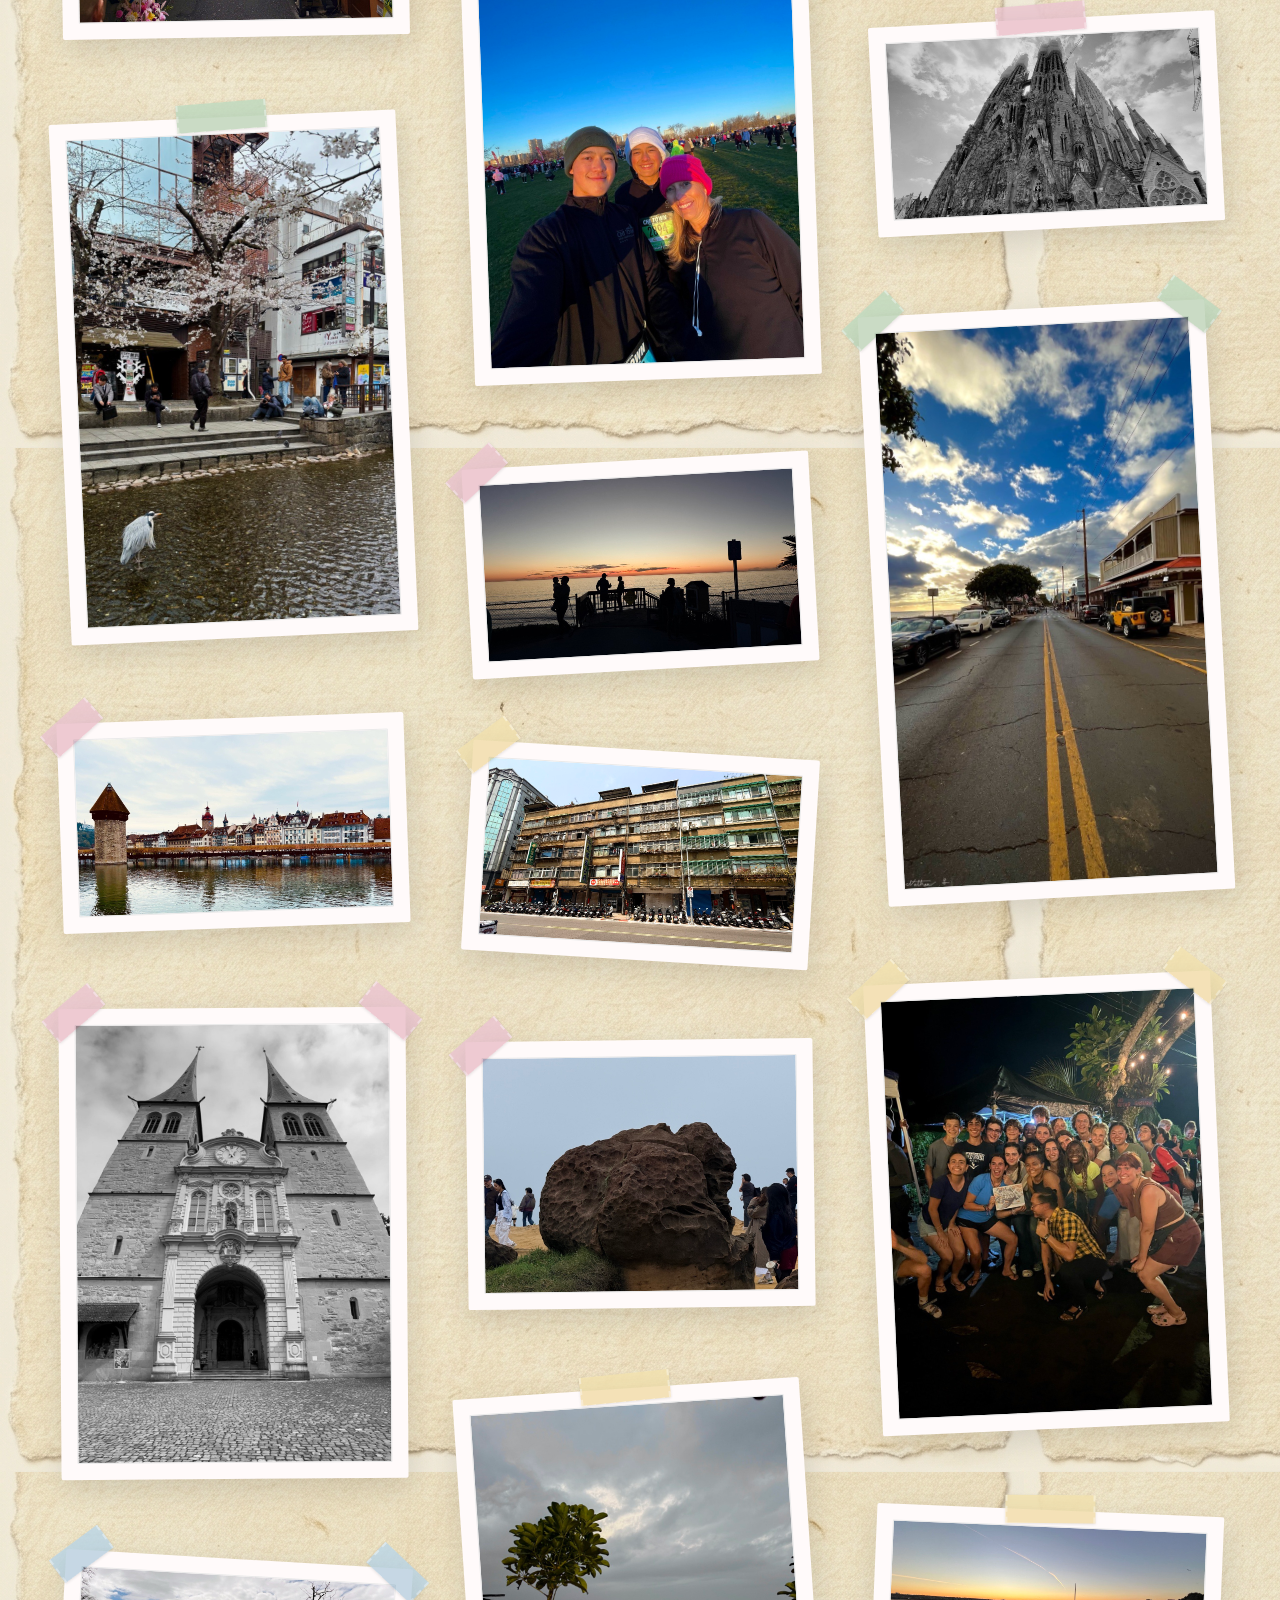
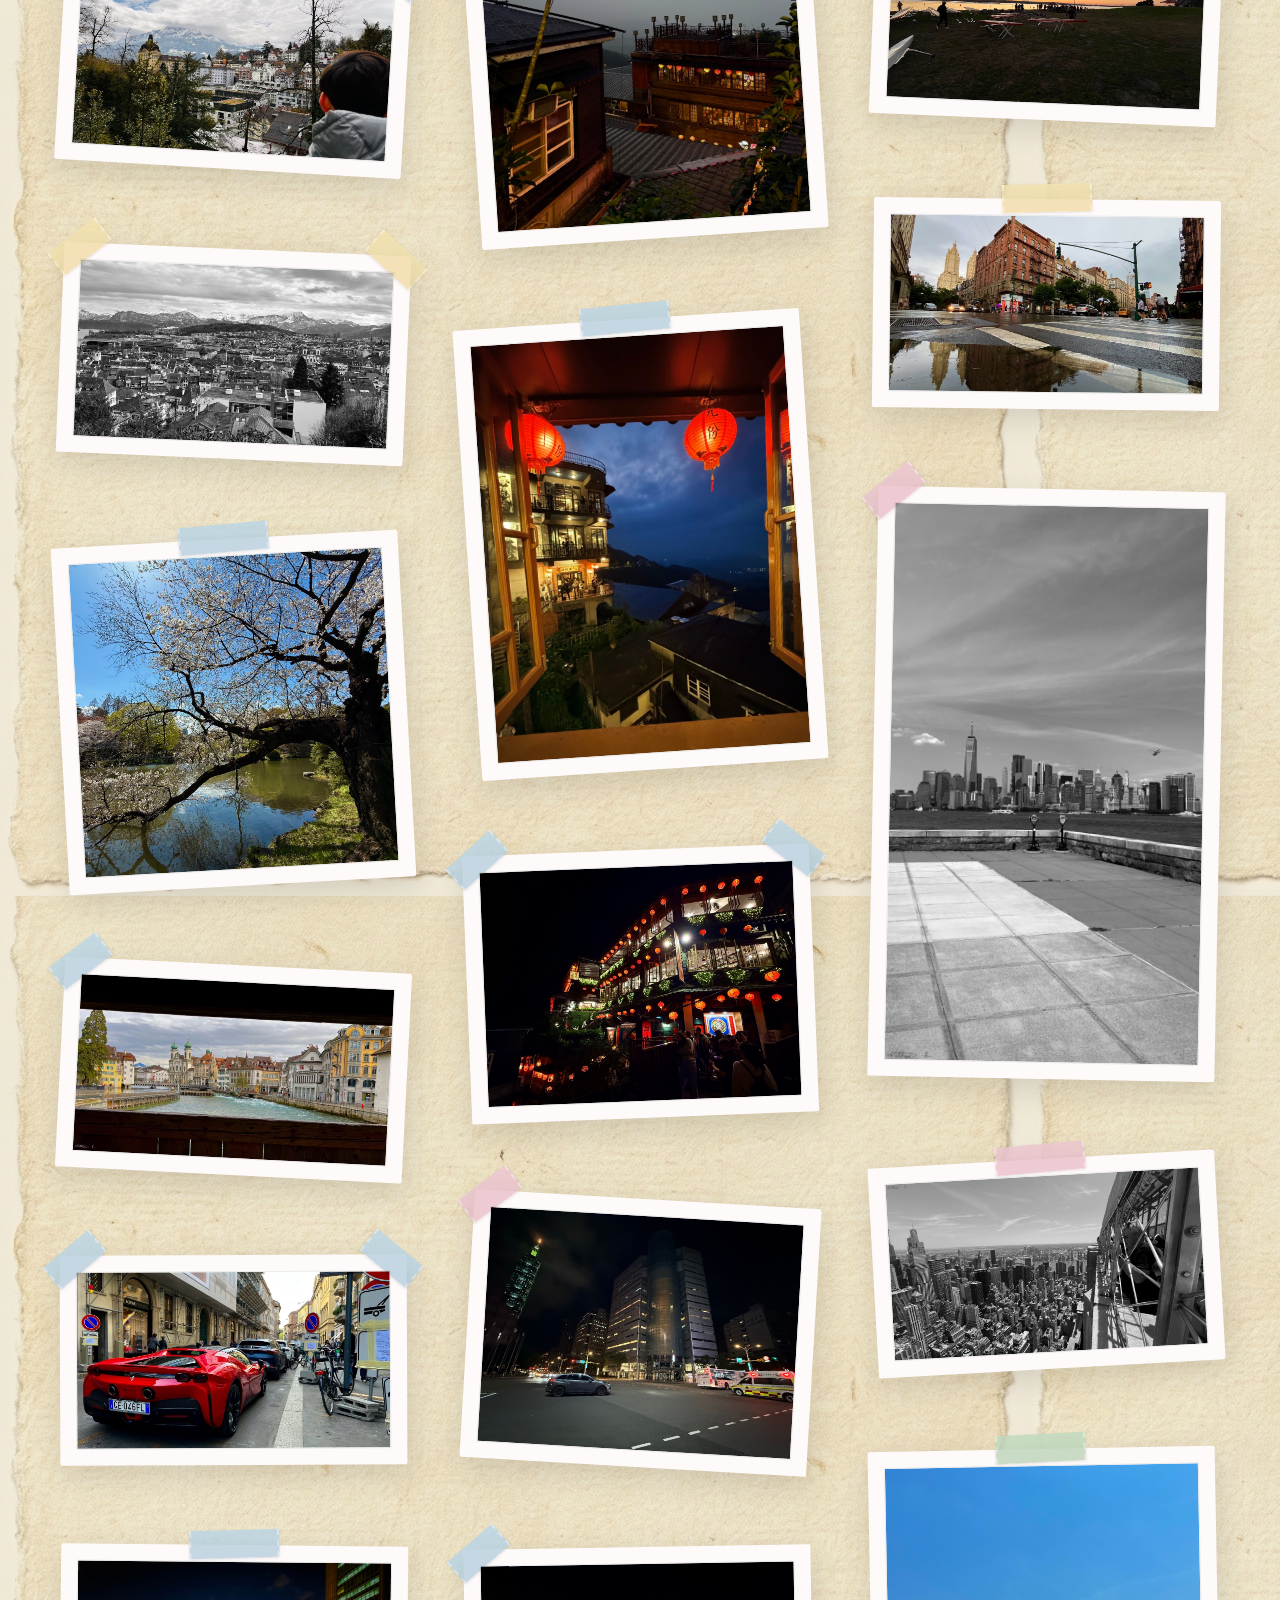
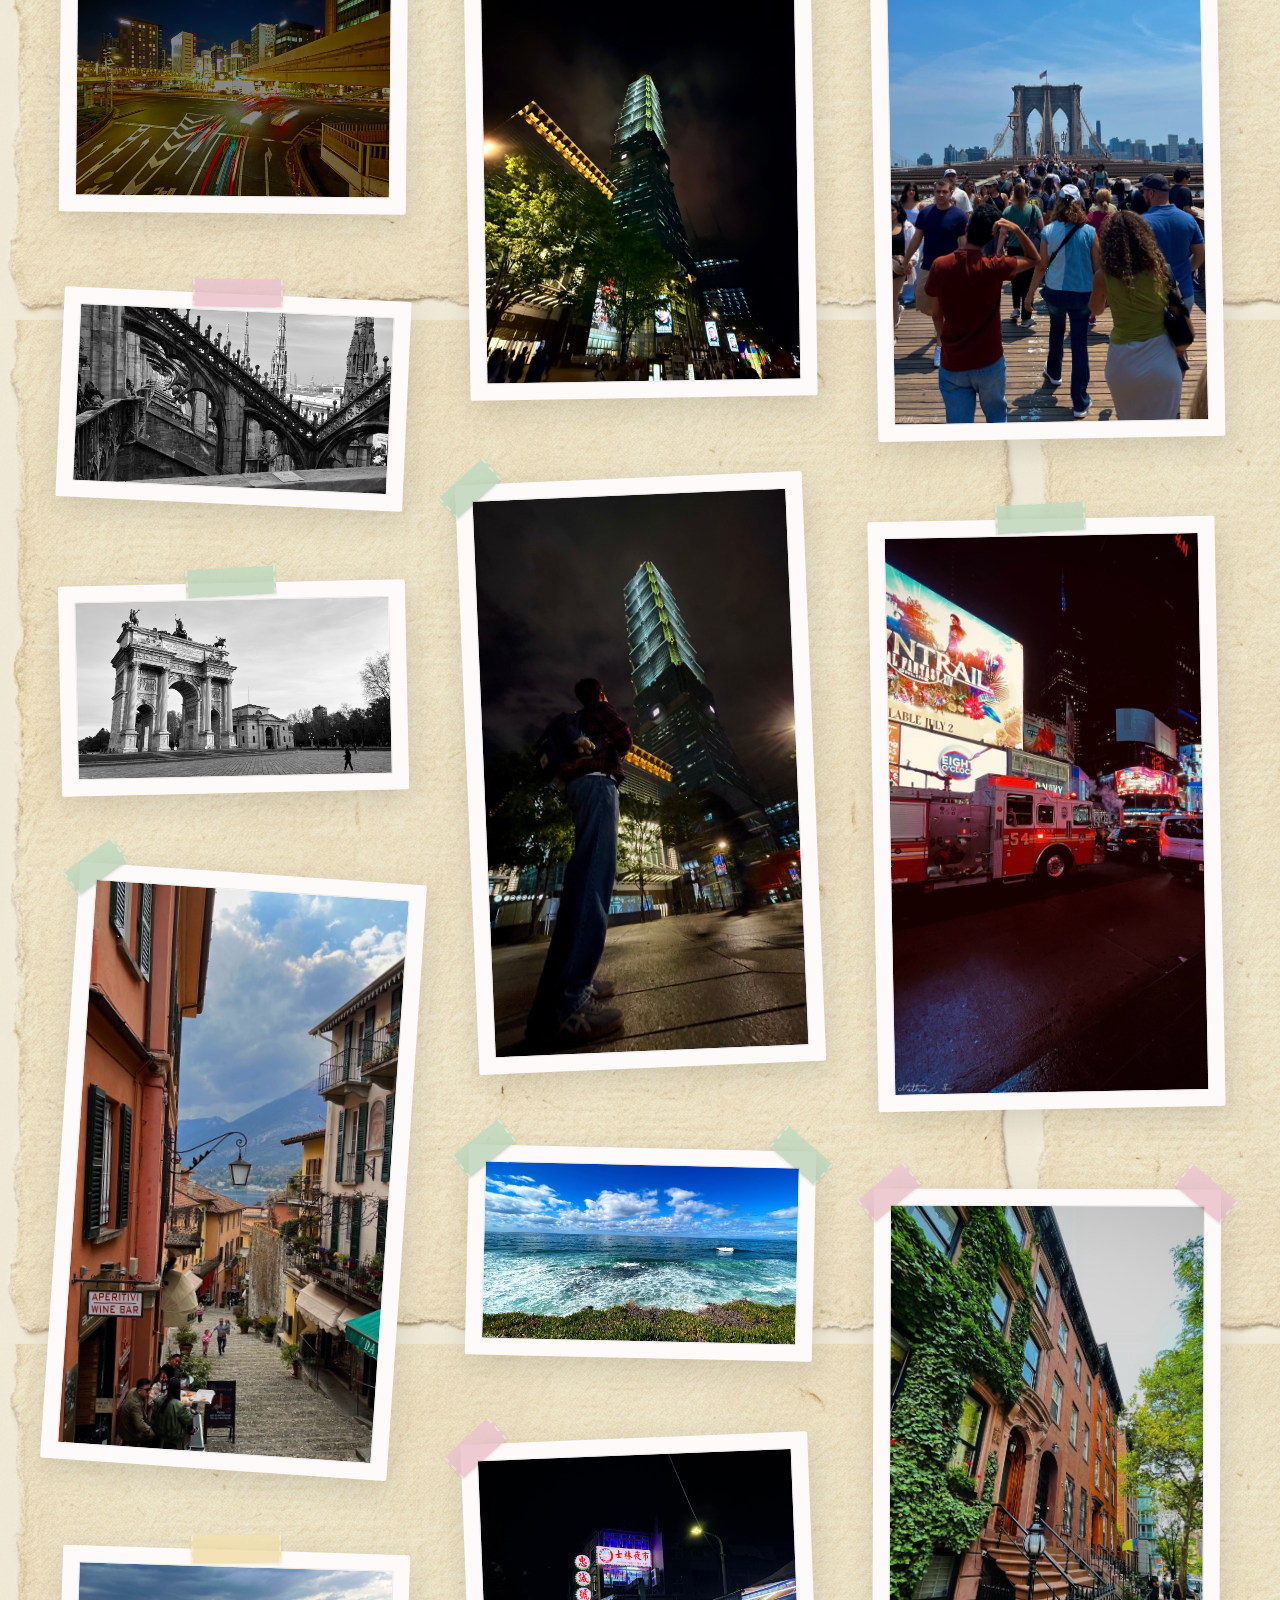
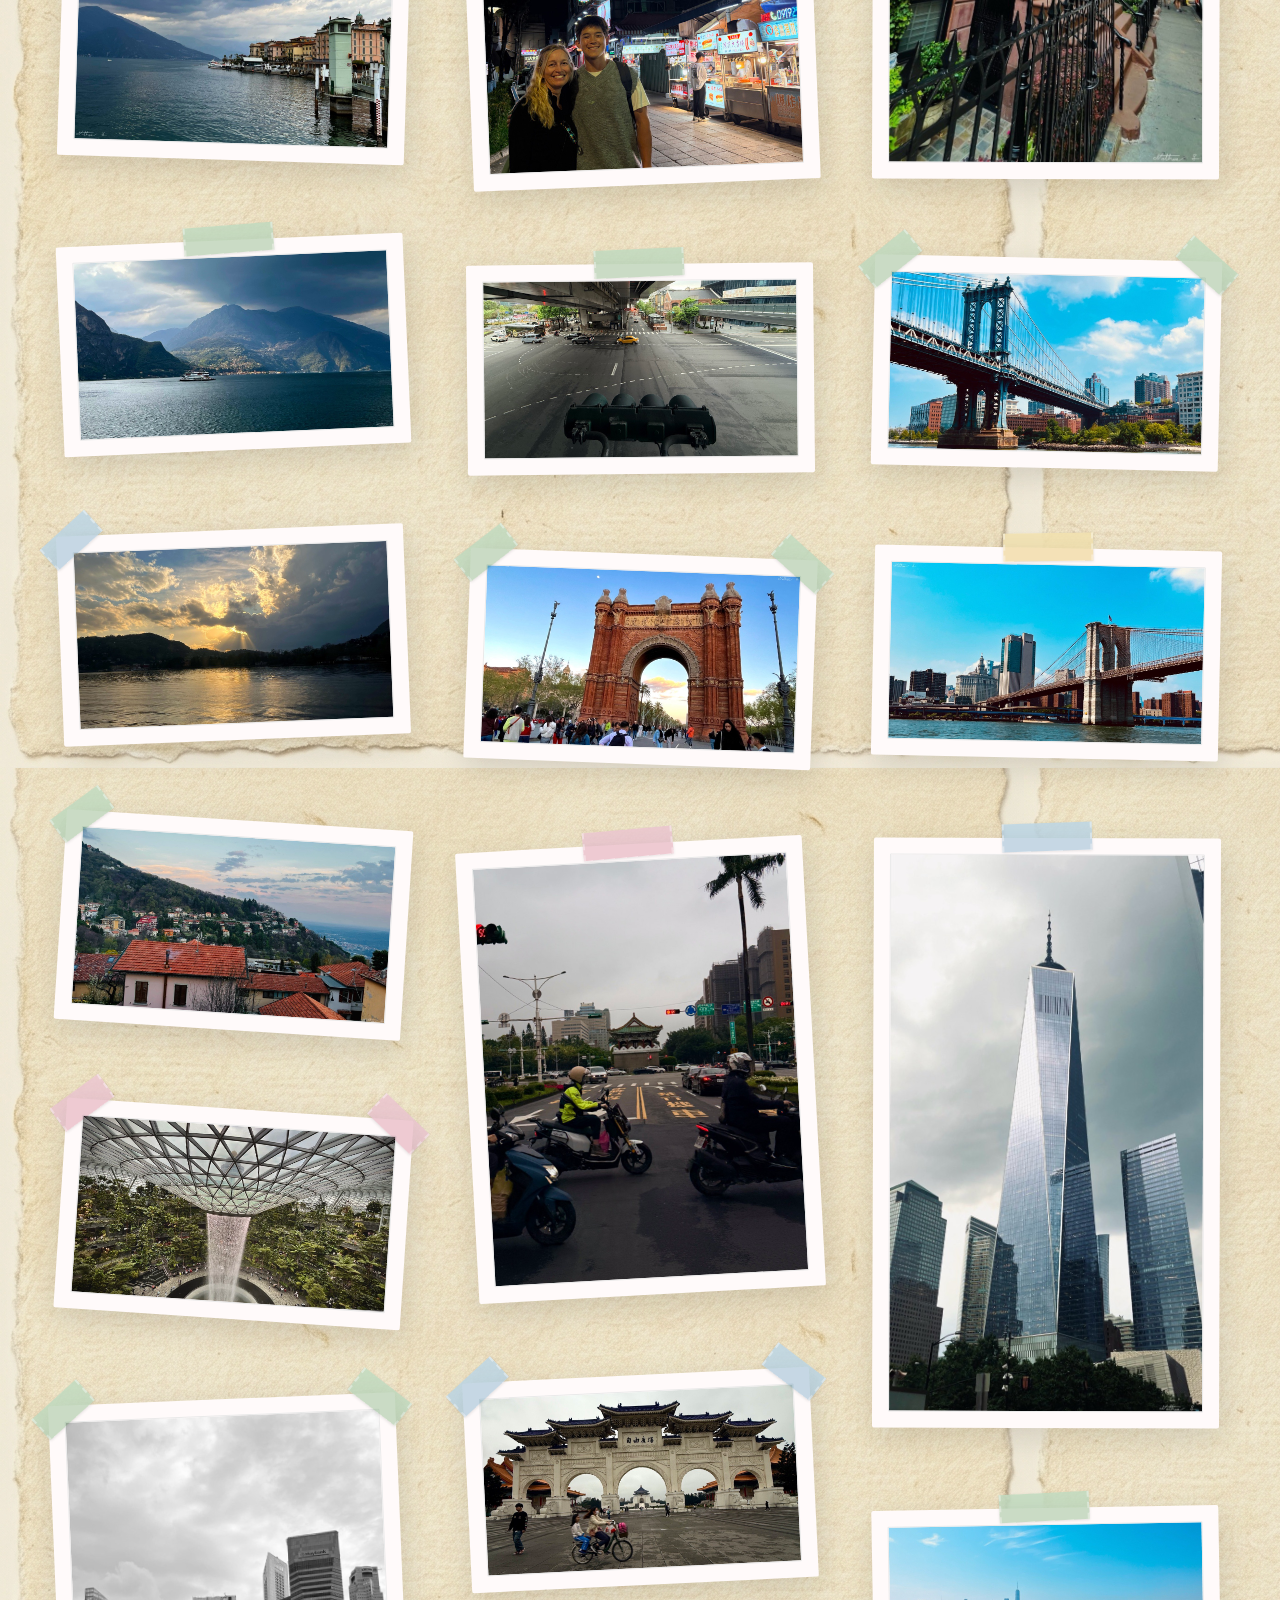
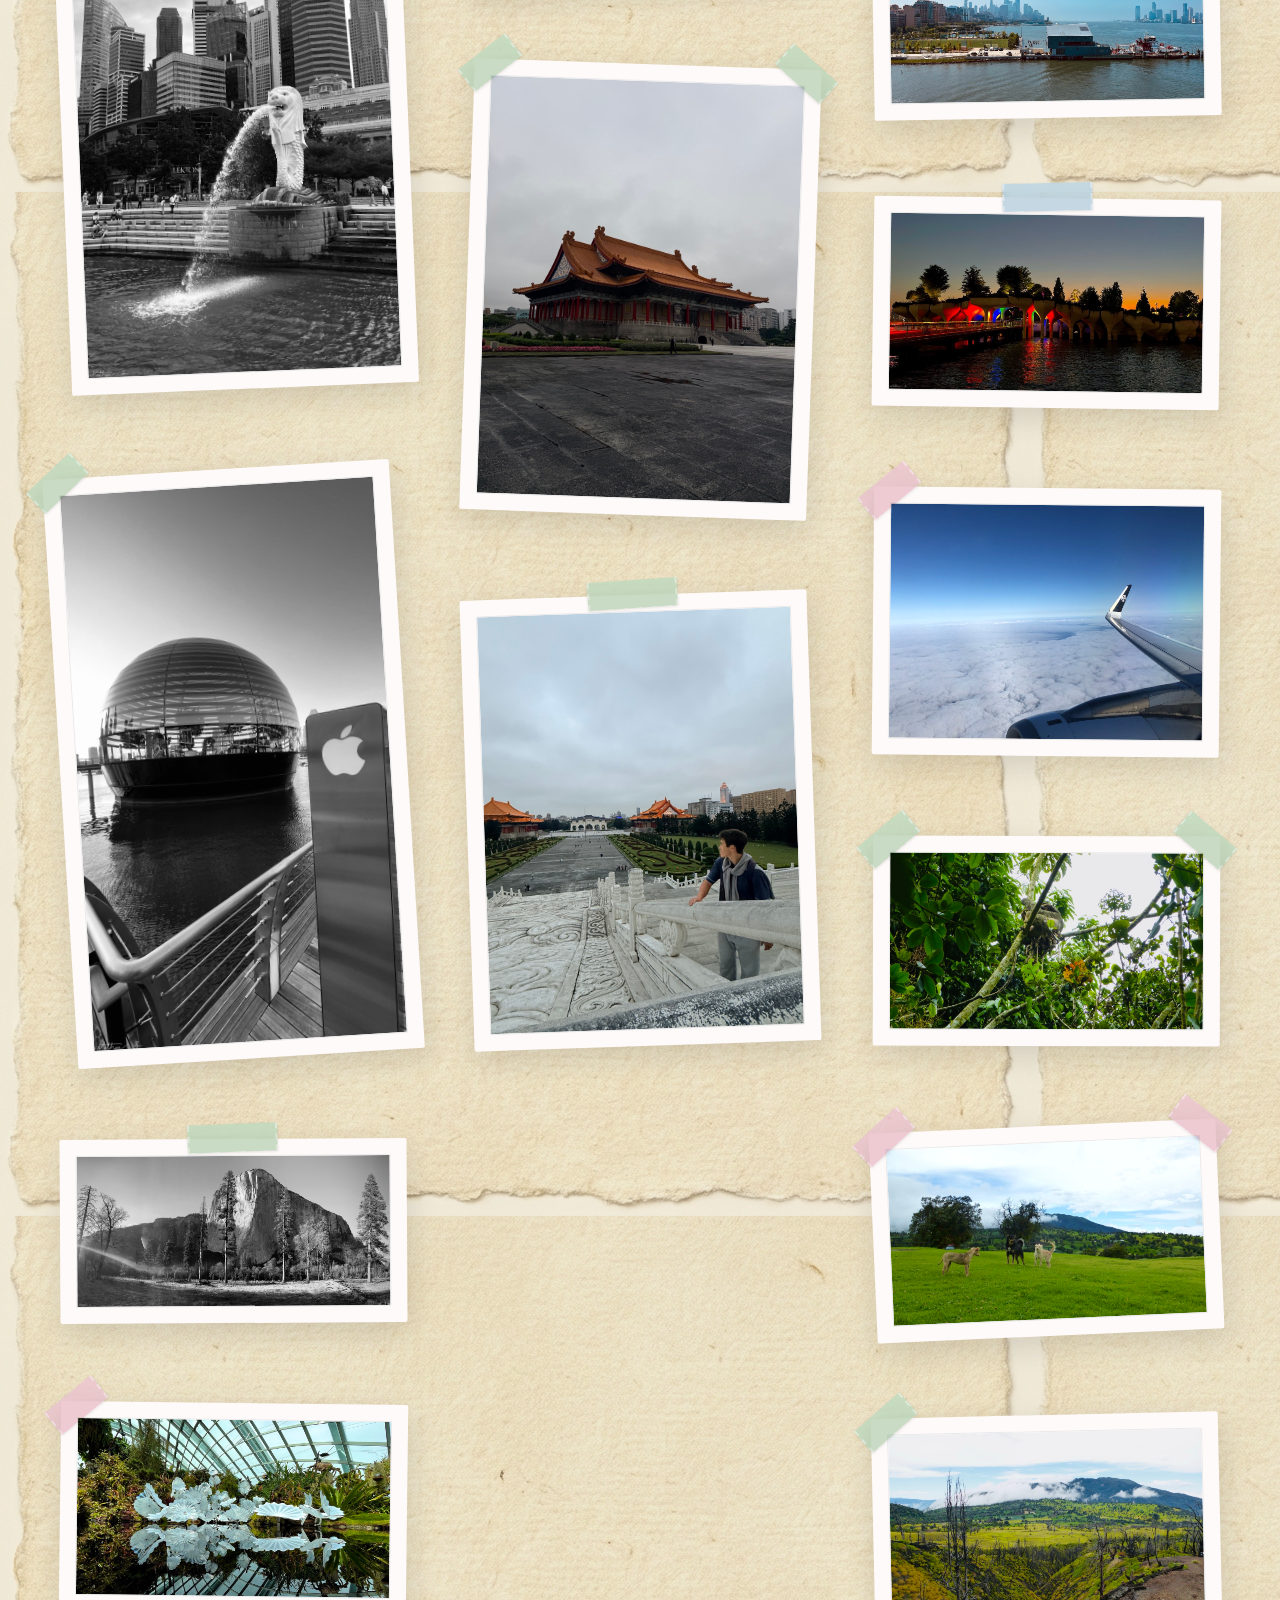
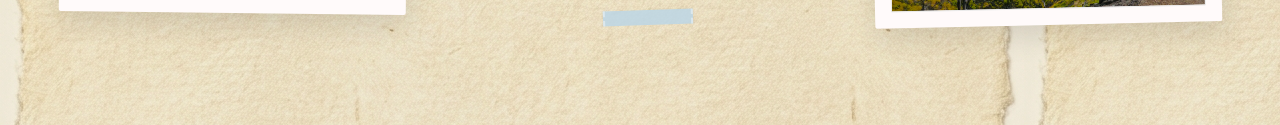
==== commit f16d5f4f: "text update" ====
--- a/photography.html
+++ b/photography.html
@@ -430,7 +430,7 @@
             'assets/photography/IMG_2560.JPG',
             'assets/photography/IMG_2678.JPG', 'assets/photography/IMG_2692.jpeg',
             'assets/photography/IMG_2720.jpeg', 'assets/photography/IMG_2722.jpeg',
-            'assets/photography/IMG_3029.jpeg', 'assets/photography/IMG_3239.jpeg',
+            'assets/photography/IMG_3239.jpeg',
             'assets/photography/IMG_3839.JPG',
             'assets/photography/IMG_3895.jpeg', 'assets/photography/IMG_4644.jpeg',
             'assets/photography/IMG_4746.jpeg',
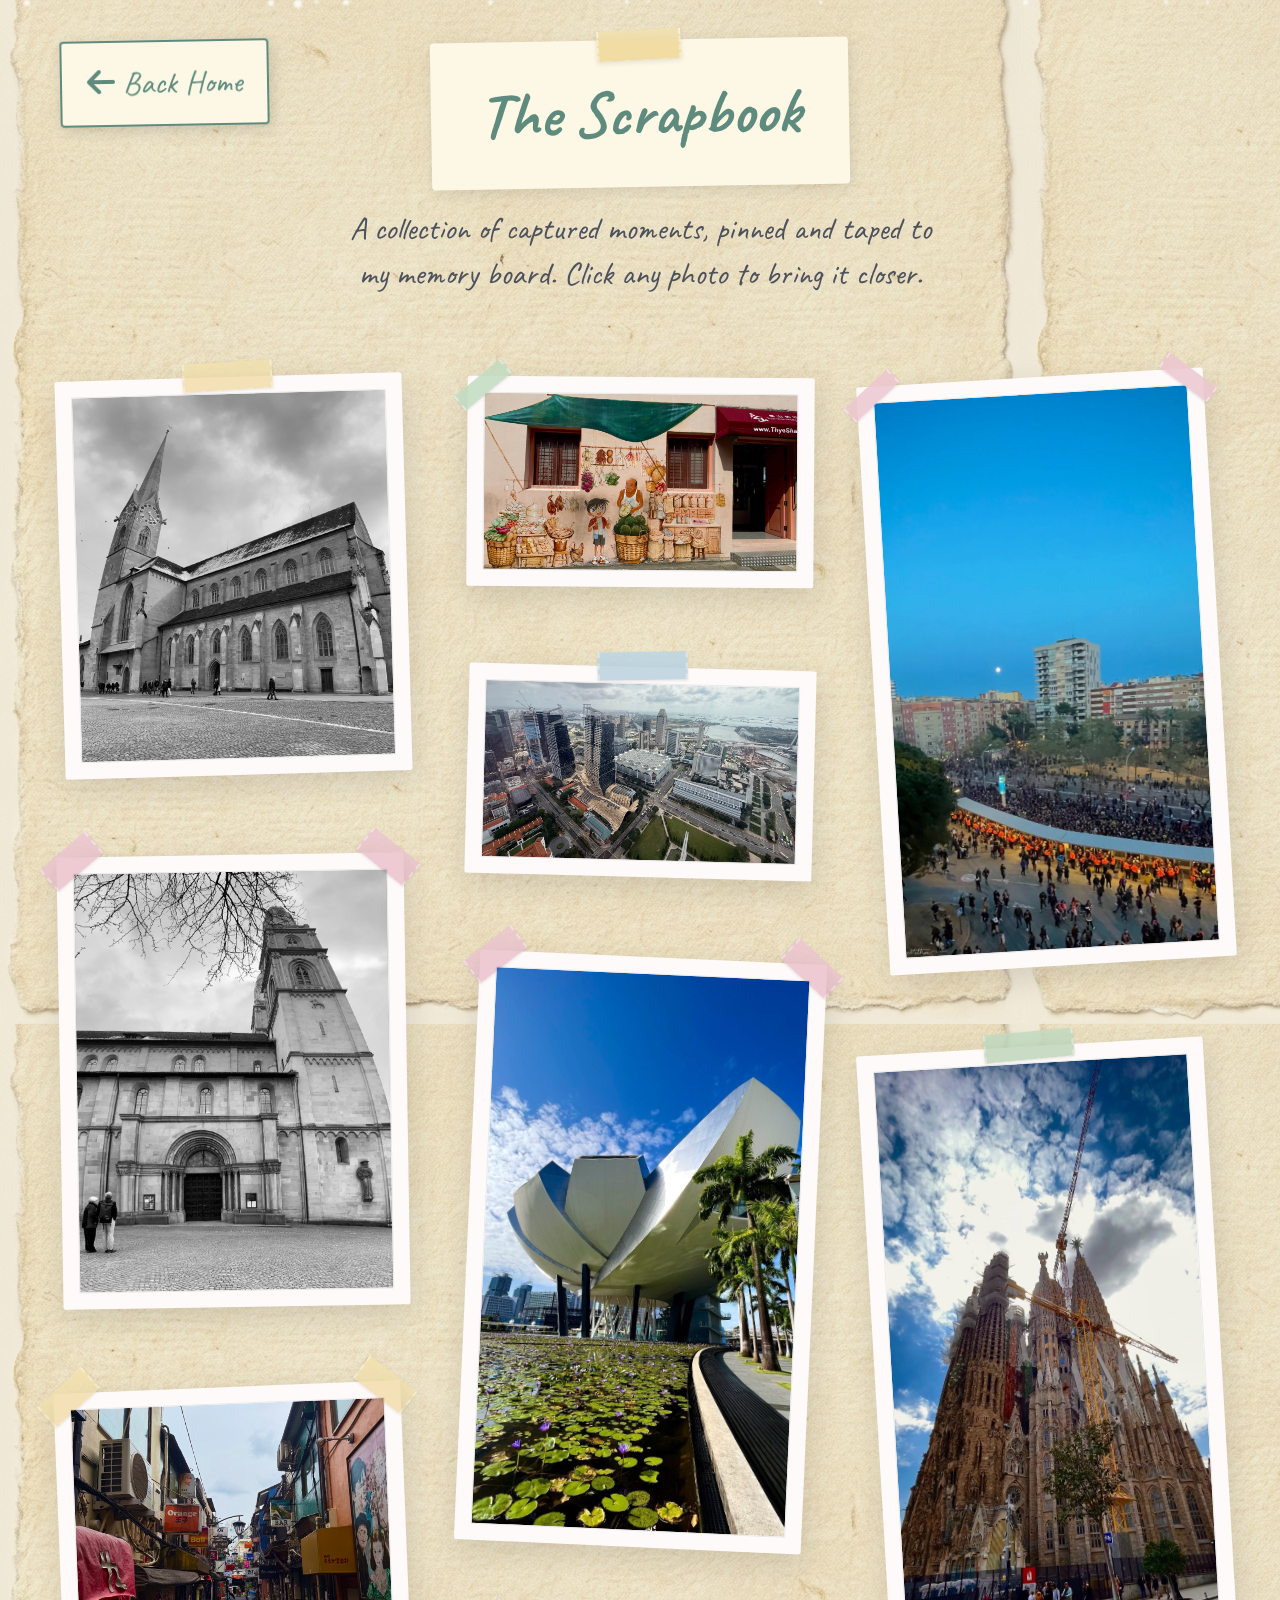
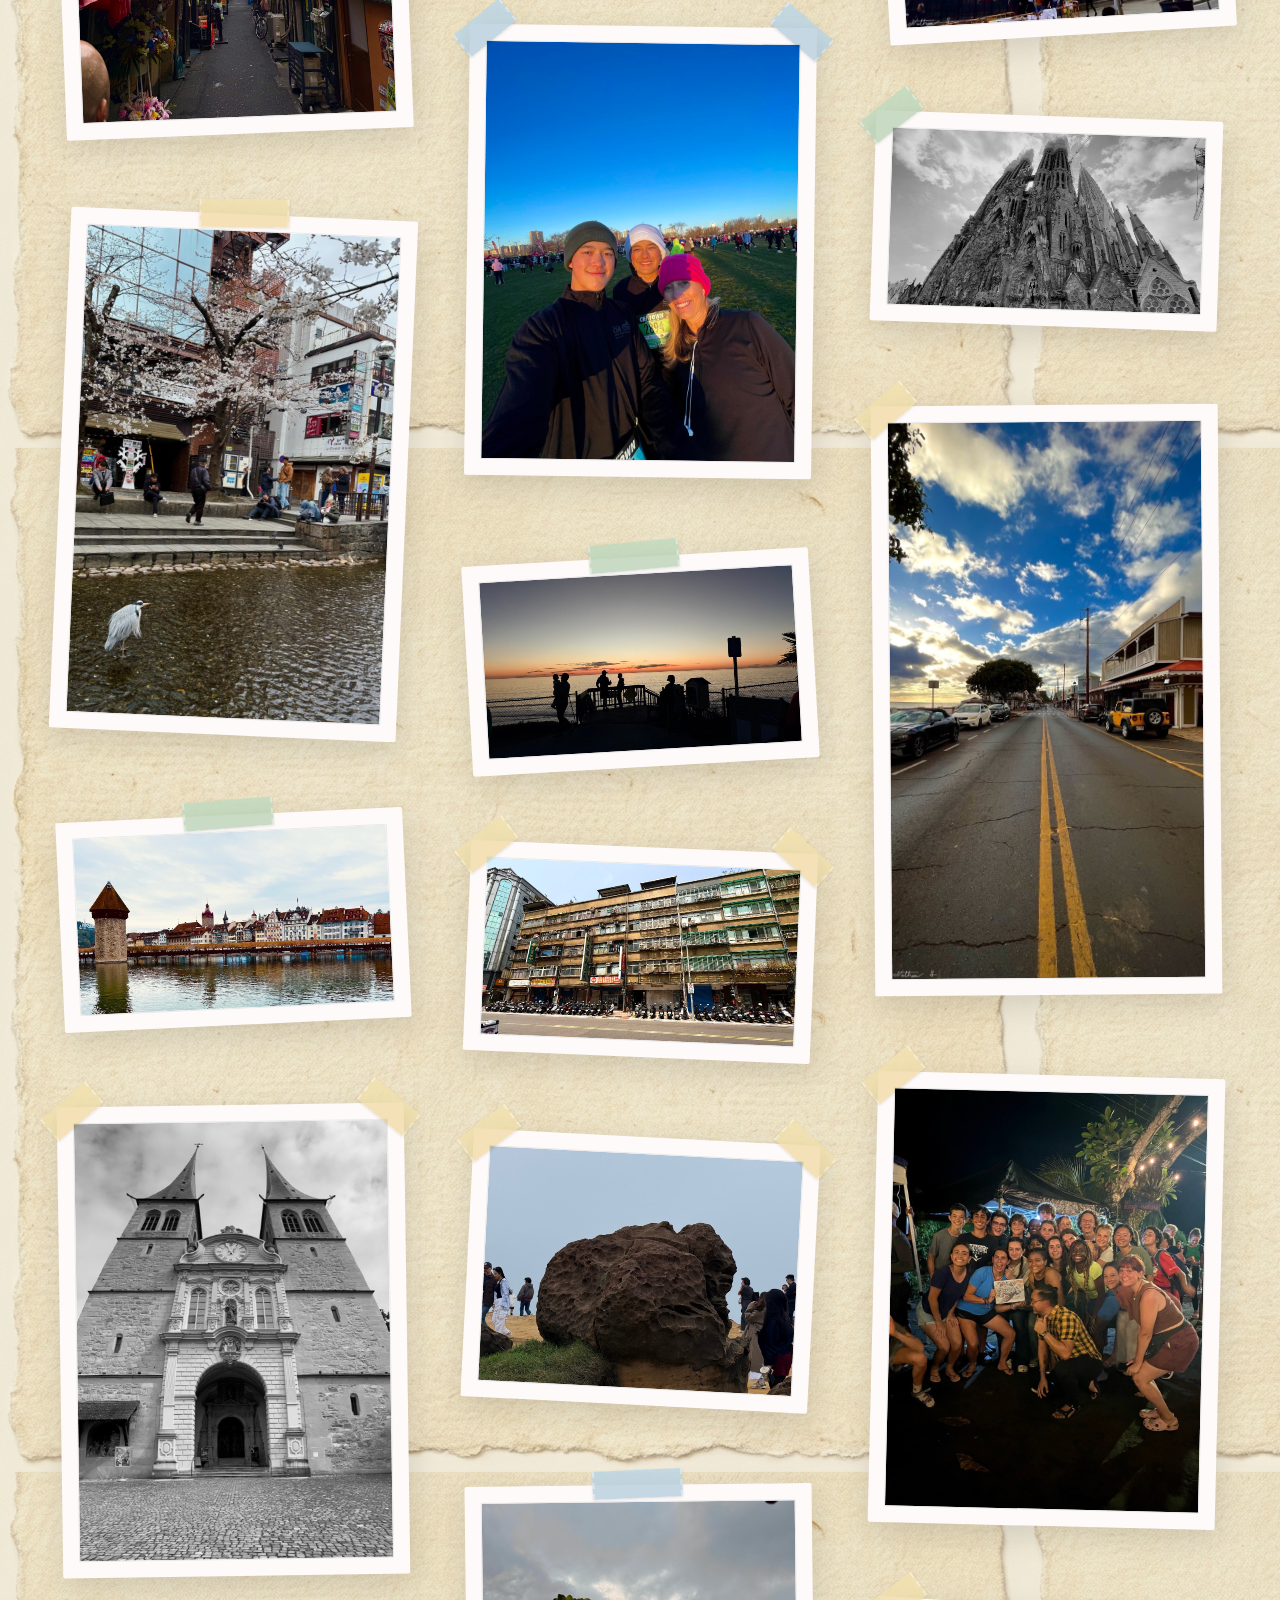
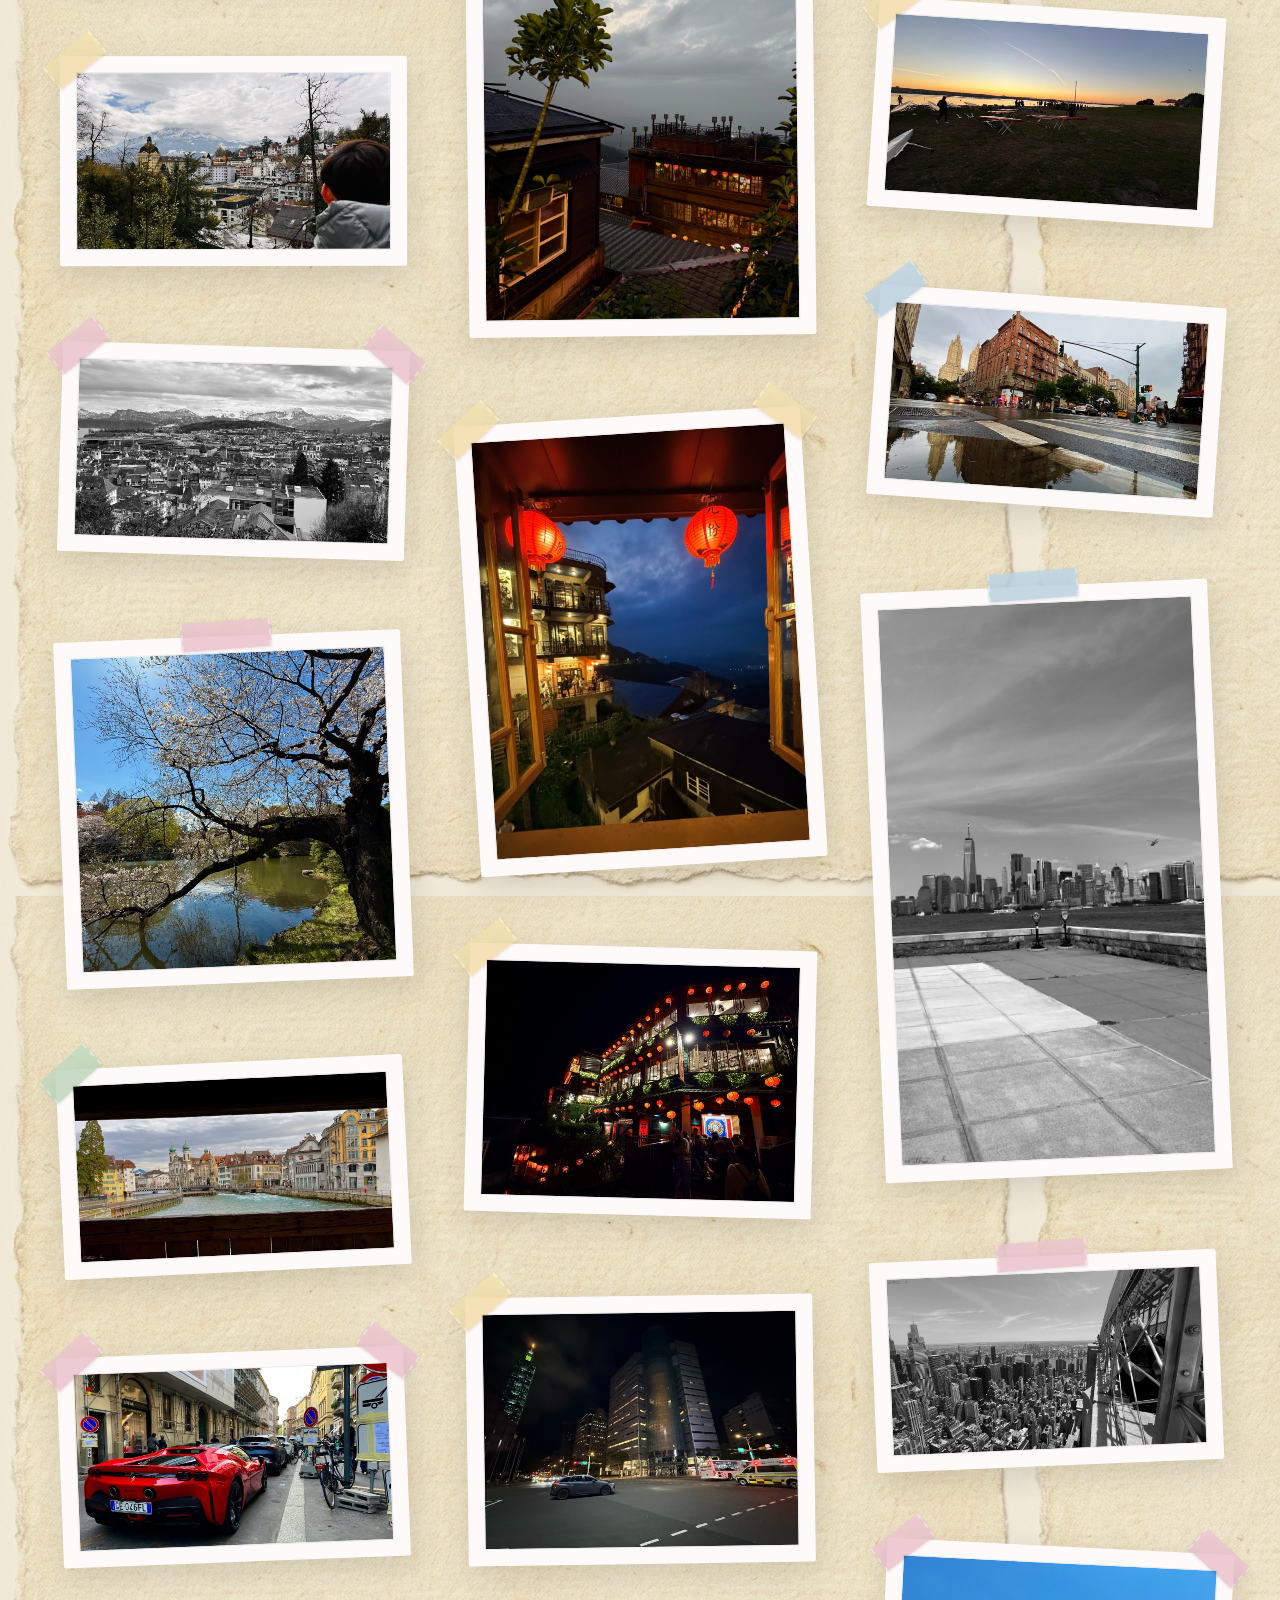
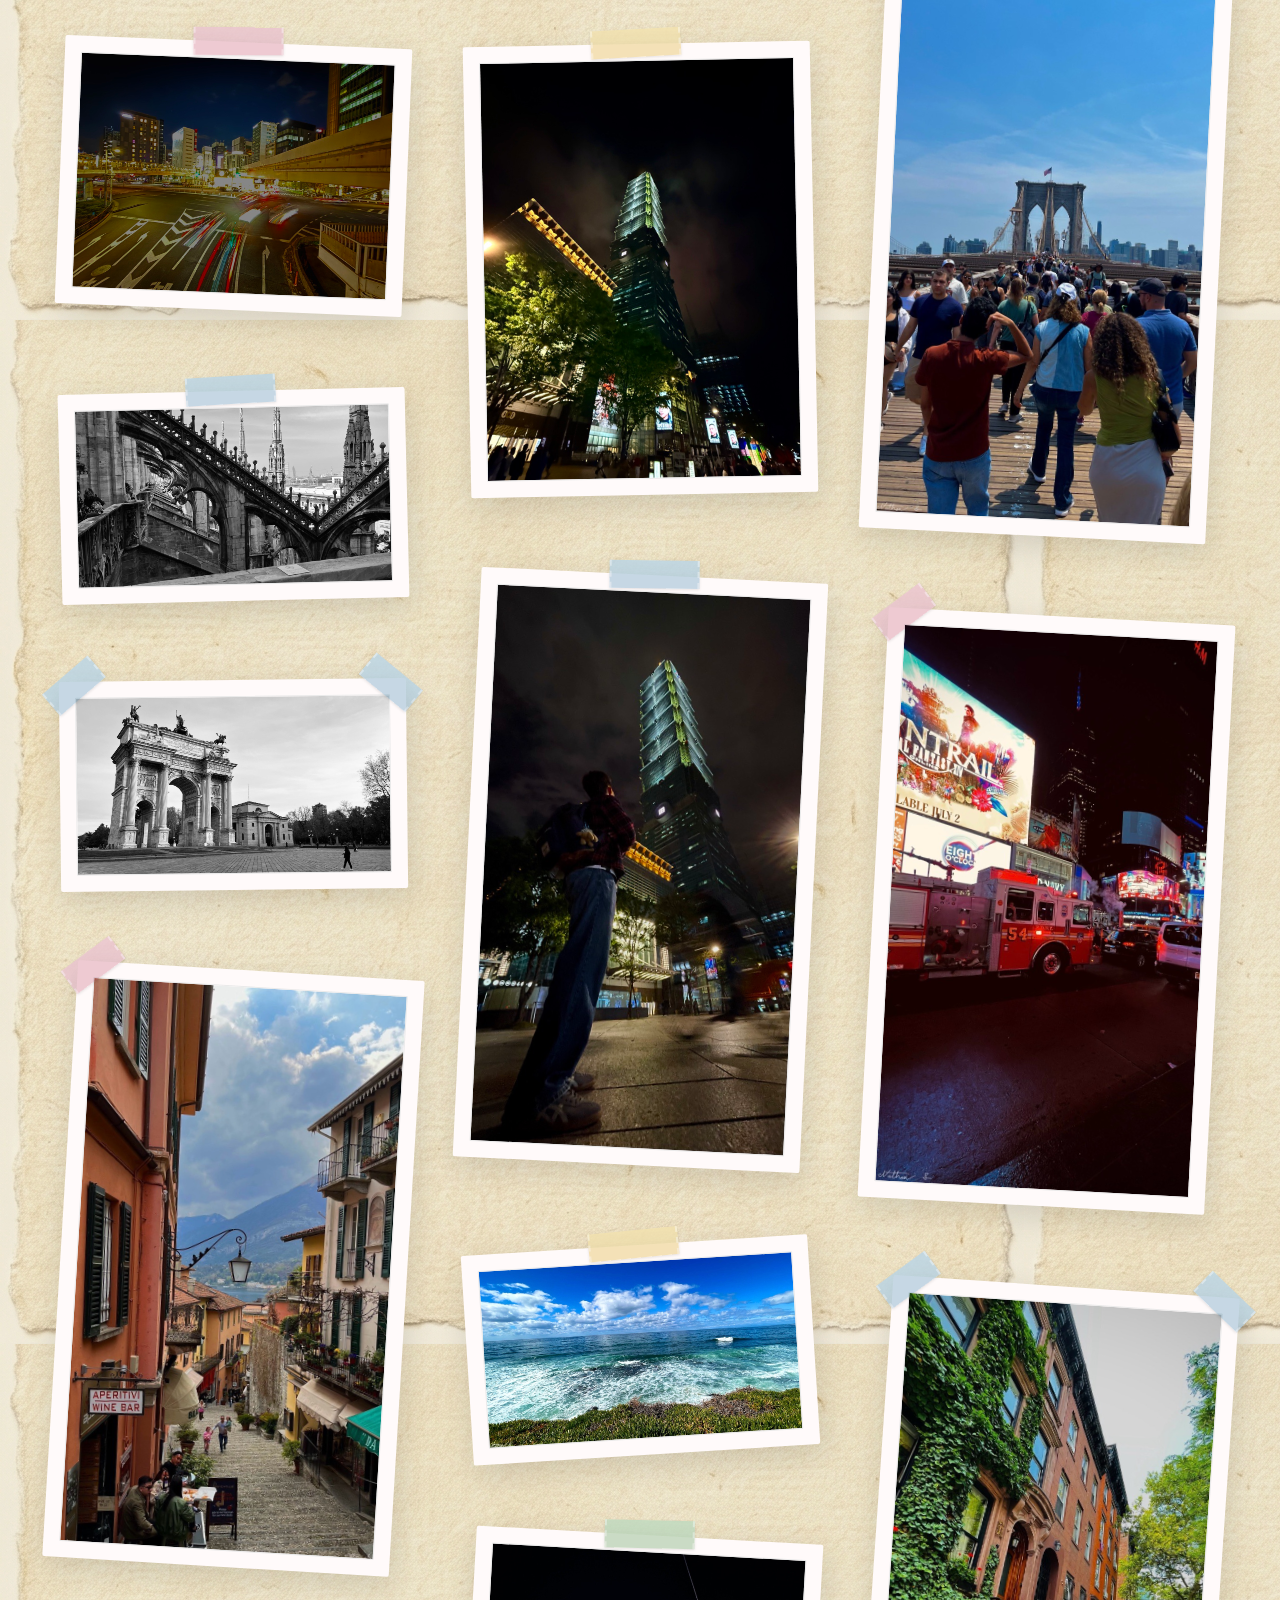
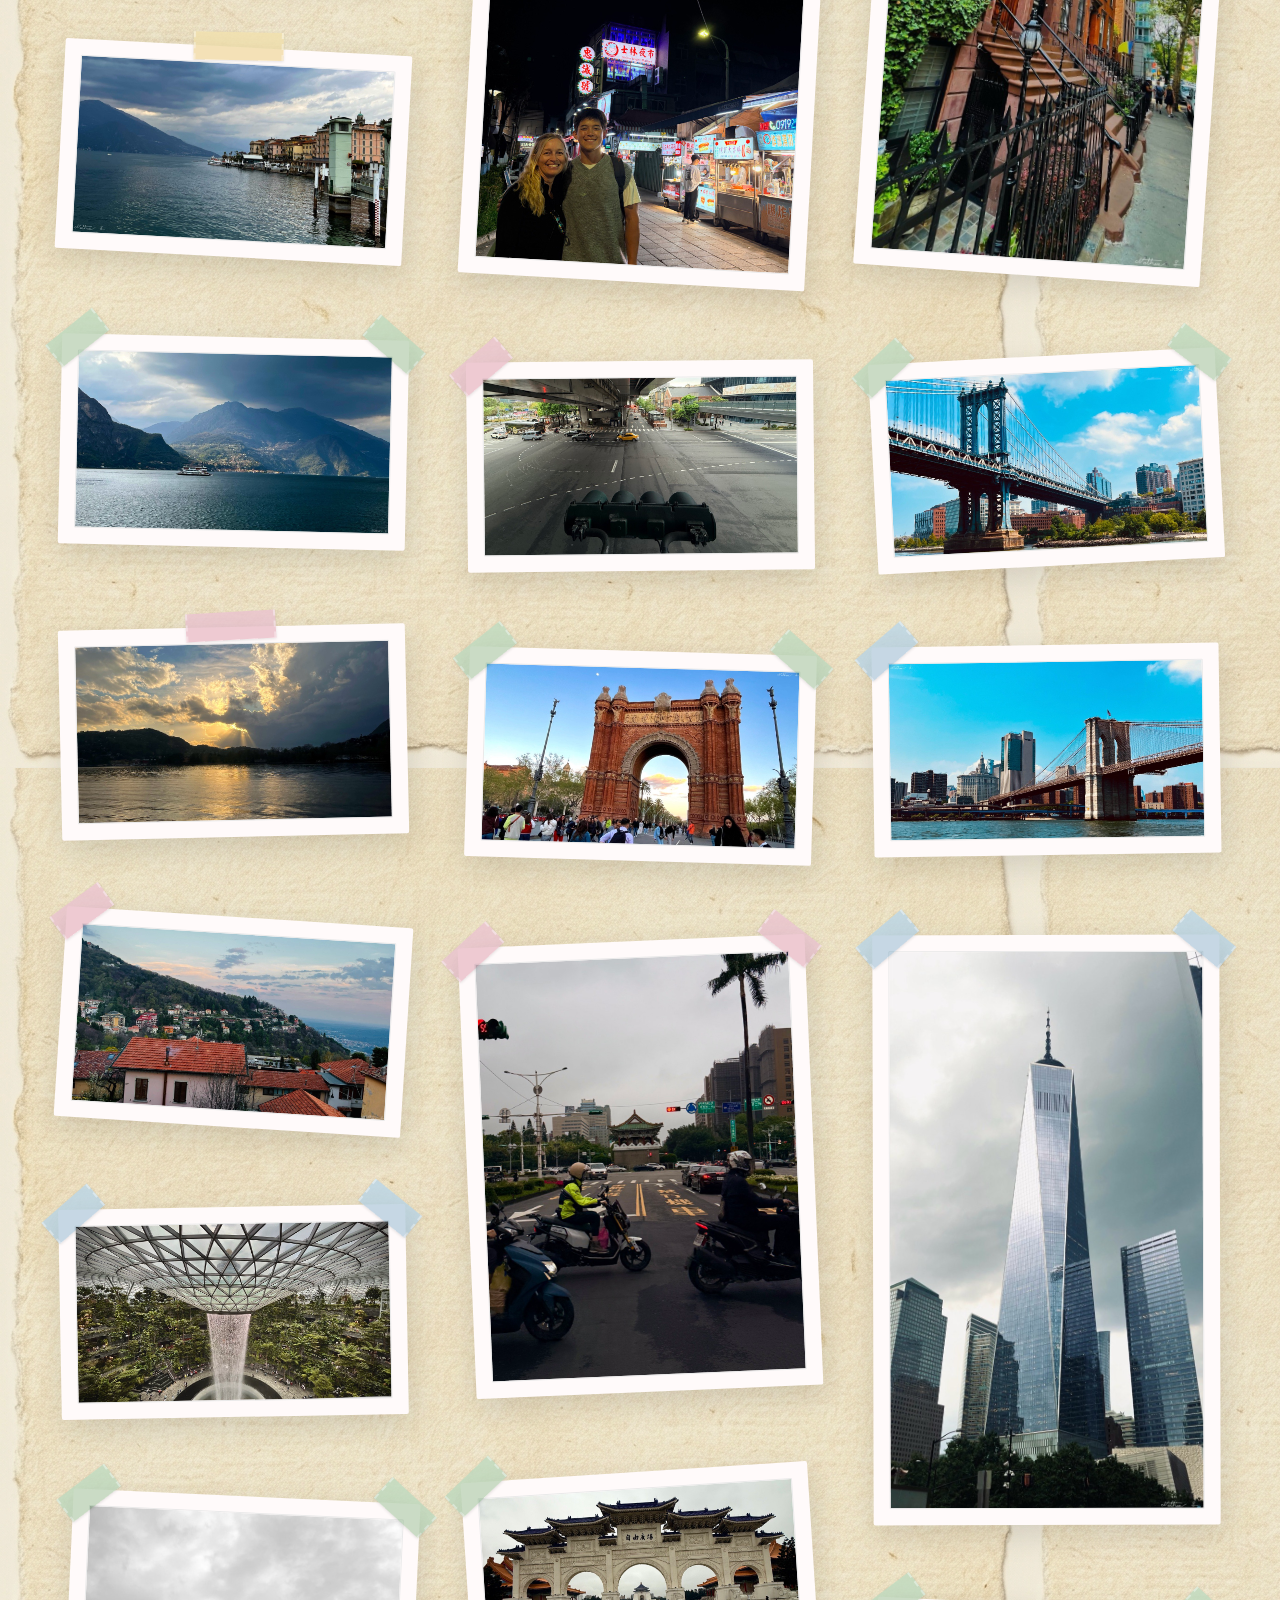
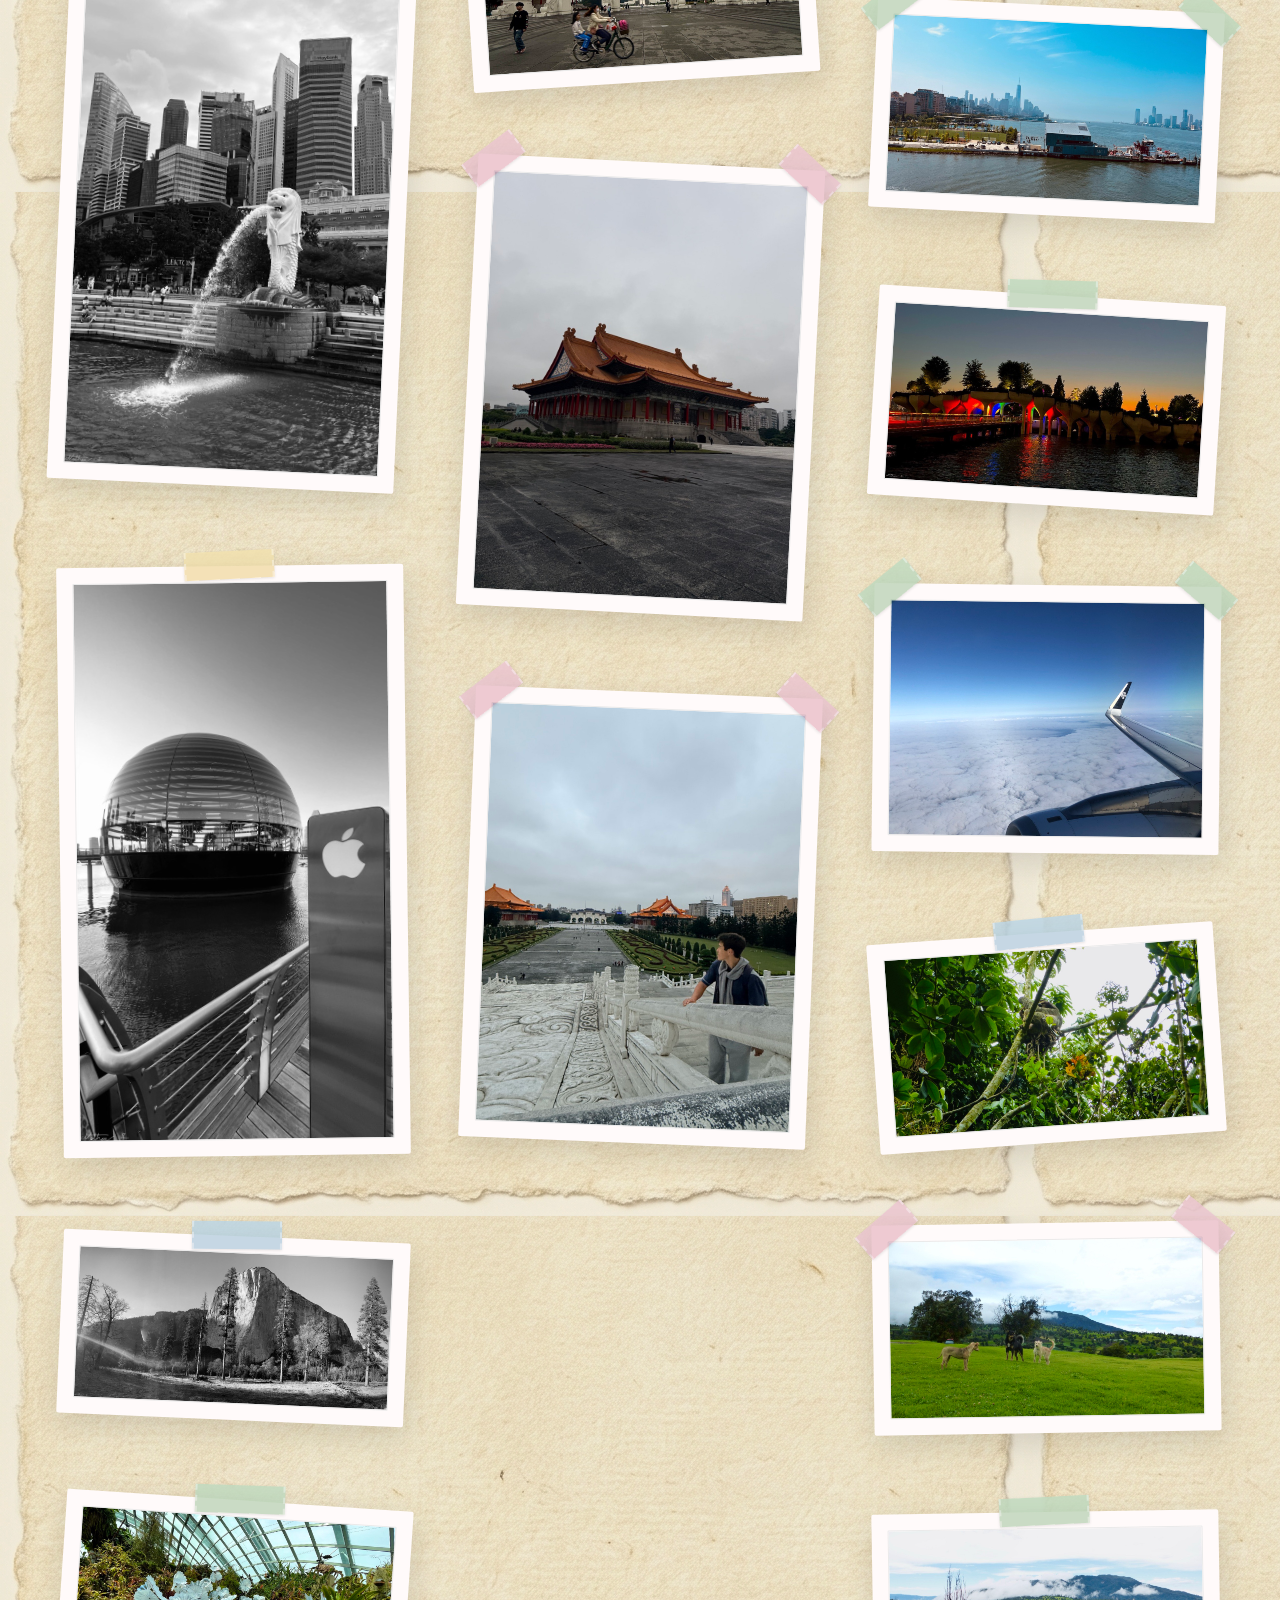
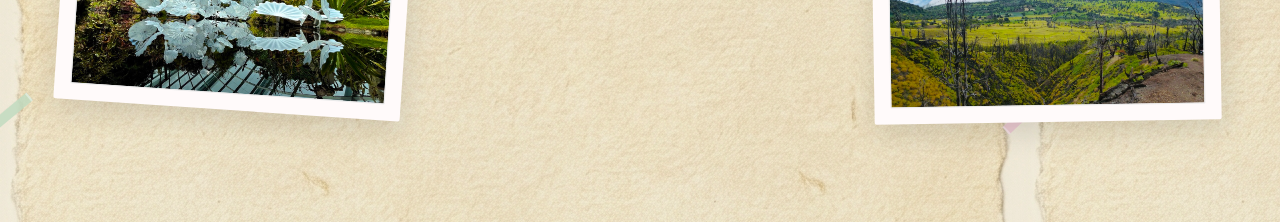
==== commit 85c25de9: "styling changes, new resumes" ====
--- a/photography.html
+++ b/photography.html
@@ -341,28 +341,58 @@
             position: fixed;
             top: 40px;
             left: 60px;
-            background: var(--accent-forest);
-            color: white;
+            background-color: #fdf8e6;
+            background-image: none;
+            color: var(--accent-forest);
             padding: 12px 25px;
-            border-radius: 30px;
+            border-radius: 4px;
             text-decoration: none;
-            font-weight: 700;
+            font-family: var(--font-handwriting);
+            font-size: 2rem;
+            border: 2px solid var(--accent-forest);
             transition: var(--transition-breeze);
-            box-shadow: 0 4px 10px rgba(0, 0, 0, 0.1);
+            box-shadow: 2px 4px 15px rgba(0,0,0,0.15);
+            transform: rotate(-1deg);
             z-index: 10000;
         }
 
         .back-home:hover {
-            background: var(--accent-sunset);
-            transform: translateY(-2px);
-            box-shadow: 0 6px 15px rgba(0, 0, 0, 0.15);
+            transform: translateY(-5px) scale(1.05) rotate(0deg);
+            color: var(--accent-sunset);
+            border-color: var(--accent-sunset);
+            box-shadow: 2px 10px 20px rgba(226, 135, 67, 0.2);
         }
 
         .page-title {
-            font-family: var(--font-heading);
+            font-family: var(--font-handwriting);
+            font-size: 4rem;
             color: var(--accent-forest);
-            font-size: 3rem;
-            margin-bottom: 10px;
+            margin: 0 auto 20px auto;
+            text-align: center;
+            position: relative;
+            transform: rotate(-1deg);
+            display: block;
+            width: fit-content;
+            background-color: #fdf8e6;
+            background-image: none;
+            padding: 1rem 3rem;
+            border-radius: 4px;
+            box-shadow: 2px 4px 15px rgba(0,0,0,0.1);
+        }
+
+        .page-title::before {
+            content: "";
+            position: absolute;
+            top: -10px;
+            left: 50%;
+            transform: translateX(-50%) rotate(-2deg);
+            width: 80px;
+            height: 30px;
+            background-color: rgba(242, 226, 175, 0.9);
+            box-shadow: 0 2px 5px rgba(0, 0, 0, 0.1);
+            mix-blend-mode: multiply;
+            border-left: 2px dashed rgba(255, 255, 255, 0.5);
+            border-right: 2px dashed rgba(255, 255, 255, 0.5);
         }
     </style>
 </head>
@@ -376,7 +406,7 @@
         <header class="photography-header">
             <a href="index.html" class="back-home"><i class="fas fa-arrow-left"></i> Back Home</a>
             <h1 class="page-title">The Scrapbook</h1>
-            <p style="opacity: 0.8; font-size: 1.1rem; max-width: 600px; margin: 0 auto;">
+            <p style="opacity: 0.9; font-size: 2rem; max-width: 600px; margin: 0 auto; font-family: var(--font-handwriting); color: #3b4252; line-height: 1.4;">
                 A collection of captured moments, pinned and taped to my memory board. Click any photo to bring it
                 closer.
             </p>
--- a/index.css
+++ b/index.css
@@ -1,4 +1,4 @@
-@import url('https://fonts.googleapis.com/css2?family=Lora:ital,wght@0,400..700;1,400..700&family=Nunito:ital,wght@0,200..1000;1,200..1000&display=swap');
+@import url('https://fonts.googleapis.com/css2?family=Caveat:wght@400..700&family=Lora:ital,wght@0,400..700;1,400..700&family=Nunito:ital,wght@0,200..1000;1,200..1000&display=swap');
 
 :root {
     /* Studio Ghibli Watercolor Palette */
@@ -11,6 +11,7 @@
 
     --font-heading: 'Lora', serif;
     --font-body: 'Nunito', sans-serif;
+    --font-handwriting: 'Caveat', cursive;
 
     --shadow-soft: 0 10px 30px rgba(94, 139, 126, 0.15);
     --transition-breeze: all 0.6s cubic-bezier(0.4, 0, 0.2, 1);
@@ -137,49 +138,72 @@
 }
 
 .hero-content {
-    background: rgba(249, 246, 240, 0.85);
-    padding: 4rem;
-    border-radius: 40px;
-    backdrop-filter: blur(10px);
-    border: 2px solid var(--glass-white);
-    box-shadow: var(--shadow-soft);
+    background-color: #fffaf0;
+    background-image: url('assets/ghibli/paper.png');
+    background-blend-mode: multiply;
+    padding: 4rem 5rem;
+    border-radius: 8px;
+    border: 1px solid rgba(0,0,0,0.05);
+    box-shadow: 2px 8px 25px rgba(0,0,0,0.15);
     max-width: 800px;
+    position: relative;
+    transform: rotate(1deg);
     animation: breeze 8s ease-in-out infinite;
 }
 
+.hero-content::before {
+    content: "";
+    position: absolute;
+    top: -20px;
+    left: 50%;
+    width: 150px;
+    height: 40px;
+    background-color: rgba(188, 214, 229, 0.9);
+    transform: translateX(-50%) rotate(-2deg);
+    box-shadow: 0 2px 5px rgba(0, 0, 0, 0.1);
+    mix-blend-mode: multiply;
+    border-left: 2px dashed rgba(255, 255, 255, 0.5);
+    border-right: 2px dashed rgba(255, 255, 255, 0.5);
+}
+
 .hero h1 {
-    font-family: var(--font-heading);
-    font-size: clamp(3rem, 10vw, 5rem);
-    font-weight: 700;
+    font-family: var(--font-handwriting);
+    font-size: clamp(4rem, 8vw, 6rem);
     color: var(--accent-forest);
     margin-bottom: 1.5rem;
     line-height: 1.1;
+    transform: rotate(-1deg);
 }
 
 .hero p {
-    font-size: 1.25rem;
-    color: var(--text-charcoal);
+    font-family: var(--font-handwriting);
+    font-size: 2.2rem;
+    line-height: 1.4;
+    color: #3b4252;
     margin-bottom: 2.5rem;
-    opacity: 0.9;
 }
 
 .cta-button {
     display: inline-block;
     padding: 1.2rem 3rem;
-    background: var(--accent-forest);
-    color: white;
+    background-color: #fdf8e6;
+    background-image: none;
+    color: var(--accent-forest);
     text-decoration: none;
-    border-radius: 20px;
-    font-weight: 700;
-    font-size: 1.1rem;
-    box-shadow: 0 10px 20px rgba(94, 139, 126, 0.3);
-    transition: var(--transition-breeze);
+    border-radius: 4px;
+    font-family: var(--font-handwriting);
+    font-size: 2rem;
+    box-shadow: 2px 4px 15px rgba(0,0,0,0.15);
+    border: 2px solid var(--accent-forest);
+    transition: var(--transition-breeze);
+    transform: rotate(-1deg);
 }
 
 .cta-button:hover {
-    transform: translateY(-5px) scale(1.05);
-    background: var(--accent-sunset);
-    box-shadow: 0 15px 30px rgba(226, 135, 67, 0.4);
+    transform: translateY(-5px) scale(1.05) rotate(0deg);
+    color: var(--accent-sunset);
+    border-color: var(--accent-sunset);
+    box-shadow: 2px 10px 20px rgba(226, 135, 67, 0.2);
 }
 
 /* Projects Section */
@@ -189,45 +213,71 @@
     margin: 0 auto;
 }
 
+#resume-section {
+    max-width: 1400px;
+    padding: 80px 5%;
+}
+
 .section-title {
-    font-family: var(--font-heading);
-    font-size: 3rem;
-    color: var(--accent-forest);
-    margin-bottom: 4rem;
+    font-family: var(--font-handwriting);
+    font-size: 4rem;
+    color: var(--accent-sunset);
+    margin: 0 auto 4rem auto;
     text-align: center;
     position: relative;
-}
-
-.section-title::after {
-    content: '✿';
+    transform: rotate(-1deg);
     display: block;
-    font-size: 1.5rem;
-    margin-top: 10px;
-    opacity: 0.5;
+    width: fit-content;
+    background-color: #fdf8e6;
+    background-image: none;
+    padding: 1rem 3rem;
+    border-radius: 4px;
+    box-shadow: 2px 4px 15px rgba(0,0,0,0.1);
+}
+
+.section-title::before {
+    content: "";
+    position: absolute;
+    top: -10px;
+    left: 50%;
+    transform: translateX(-50%) rotate(-2deg);
+    width: 80px;
+    height: 30px;
+    background-color: rgba(242, 226, 175, 0.9);
+    box-shadow: 0 2px 5px rgba(0, 0, 0, 0.1);
+    mix-blend-mode: multiply;
+    border-left: 2px dashed rgba(255, 255, 255, 0.5);
+    border-right: 2px dashed rgba(255, 255, 255, 0.5);
 }
 
 .project-grid {
     display: grid;
-    grid-template-columns: repeat(auto-fit, minmax(400px, 1fr));
-    gap: 4rem;
+    grid-template-columns: repeat(auto-fit, minmax(450px, 1fr));
+    gap: 7rem;
 }
 
 .project-card {
-    background: var(--glass-white);
-    border: 2px solid var(--glass-white);
-    border-radius: 30px;
+    background-color: #fdfaf3;
+    padding: 15px;
+    border: 1px solid rgba(0,0,0,0.05);
+    border-radius: 4px;
     overflow: hidden;
     transition: var(--transition-breeze);
-    box-shadow: var(--shadow-soft);
+    box-shadow: 2px 5px 15px rgba(0,0,0,0.1);
     display: flex;
     flex-direction: column;
+    transform: rotate(1deg);
+}
+
+.project-card:nth-child(even) {
+    transform: rotate(-1.5deg);
 }
 
 .project-card:hover {
-    transform: translateY(-15px) rotate(1deg);
-    background: white;
-    border-color: var(--accent-sky);
-    box-shadow: 0 30px 60px rgba(120, 162, 204, 0.2);
+    transform: translateY(-15px) scale(1.02) rotate(0deg);
+    background-color: #fdfaf3;
+    box-shadow: 5px 15px 30px rgba(0,0,0,0.15);
+    z-index: 2;
 }
 
 .project-media {
@@ -292,15 +342,26 @@
 }
 
 .project-info {
-    padding: 2.5rem;
+    padding: 1.5rem 0.5rem 0.5rem 0.5rem;
     flex-grow: 1;
+    display: flex;
+    flex-direction: column;
 }
 
 .project-info h3 {
-    font-family: var(--font-heading);
-    font-size: 1.75rem;
-    color: var(--accent-forest);
+    font-family: var(--font-handwriting);
+    font-size: 2.5rem;
+    color: var(--text-charcoal);
     margin-bottom: 1rem;
+}
+
+.project-info p {
+    font-family: var(--font-handwriting);
+    font-size: 1.8rem;
+    line-height: 1.4;
+    color: #3b4252;
+    margin-bottom: 1.5rem;
+    flex-grow: 1;
 }
 
 .project-tags {
@@ -340,8 +401,8 @@
 .resume-container {
     display: grid;
     grid-template-columns: 1fr 1fr;
-    gap: 3rem;
-    max-width: 1400px;
+    gap: 4rem;
+    max-width: 100%;
     margin: 0 auto;
 }
 
@@ -357,9 +418,10 @@
 }
 
 .resume-frame {
-    height: 800px;
-    background: white;
-    border-radius: 30px;
+    height: 85vh;
+    min-height: 450px;
+    background: rgb(255, 255, 255);
+    border-radius: 20px;
     border: 2px solid var(--glass-white);
     box-shadow: var(--shadow-soft);
     overflow: hidden;
@@ -460,12 +522,80 @@
     margin: 0 5% 120px;
 }
 
-.about-content h2,
+.about-content {
+    background-color: #fdf8e6;
+    background-image: none;
+    padding: 3rem 4rem;
+    border-radius: 8px;
+    box-shadow: 2px 8px 25px rgba(0,0,0,0.15);
+    transform: rotate(-1.5deg);
+    position: relative;
+    border: 1px solid rgba(0,0,0,0.05);
+}
+
+.about-content::before {
+    content: "";
+    position: absolute;
+    top: -15px;
+    left: 50%;
+    width: 100px;
+    height: 50px;
+    background-color: rgba(210, 225, 200, 0.9);
+    transform: translateX(-50%) rotate(3deg);
+    box-shadow: 0 2px 5px rgba(0, 0, 0, 0.1);
+    mix-blend-mode: multiply;
+    border-left: 2px dashed rgba(255, 255, 255, 0.5);
+    border-right: 2px dashed rgba(255, 255, 255, 0.5);
+}
+
+.about-content h2 {
+    font-family: var(--font-handwriting);
+    font-size: 3.5rem;
+    color: var(--accent-forest);
+    margin-bottom: 1rem;
+    transform: rotate(-2deg);
+}
+
+.about-content p {
+    font-family: var(--font-handwriting);
+    font-size: 2.2rem;
+    line-height: 1.4;
+    color: #3b4252;
+    margin-bottom: 1.5rem;
+}
+
+.contact-content {
+    background-color: #fdf8e6;
+    background-image: none;
+    padding: 3rem 4rem;
+    border-radius: 8px;
+    box-shadow: 2px 8px 25px rgba(0, 0, 0, 0.15);
+    transform: rotate(1deg);
+    position: relative;
+    border: 1px solid rgba(0, 0, 0, 0.05);
+}
+
+.contact-content::before {
+    content: "";
+    position: absolute;
+    top: -15px;
+    left: 50%;
+    width: 90px;
+    height: 35px;
+    background-color: rgba(235, 198, 208, 0.9);
+    transform: translateX(-50%) rotate(-2deg);
+    box-shadow: 0 2px 5px rgba(0, 0, 0, 0.1);
+    mix-blend-mode: multiply;
+    border-left: 2px dashed rgba(255, 255, 255, 0.5);
+    border-right: 2px dashed rgba(255, 255, 255, 0.5);
+}
+
 .contact-content h2 {
-    font-family: var(--font-heading);
-    font-size: 2.5rem;
-    color: var(--accent-forest);
-    margin-bottom: 2rem;
+    font-family: var(--font-handwriting);
+    font-size: 3.5rem;
+    color: var(--accent-sunset);
+    margin-bottom: 1.5rem;
+    transform: rotate(-1deg);
 }
 
 .contact-item {
@@ -474,16 +604,14 @@
     gap: 1.5rem;
     text-decoration: none;
     color: var(--text-charcoal);
-    font-size: 1.1rem;
+    font-family: var(--font-handwriting);
+    font-size: 2rem;
     margin-bottom: 1.5rem;
     transition: var(--transition-breeze);
-    background: var(--glass-white);
-    padding: 1rem;
-    border-radius: 20px;
+    padding: 0.5rem 1rem;
 }
 
 .contact-item:hover {
-    background: white;
     transform: translateX(10px);
     color: var(--accent-forest);
 }
@@ -497,9 +625,14 @@
 footer {
     padding: 4rem 10%;
     text-align: center;
-    color: var(--accent-forest);
-    opacity: 0.7;
-    font-size: 0.9rem;
+}
+
+footer p {
+    font-family: var(--font-handwriting);
+    font-size: 2.5rem;
+    color: var(--text-charcoal);
+    opacity: 0.8;
+    transform: rotate(1deg);
 }
 
 @media (max-width: 1024px) {
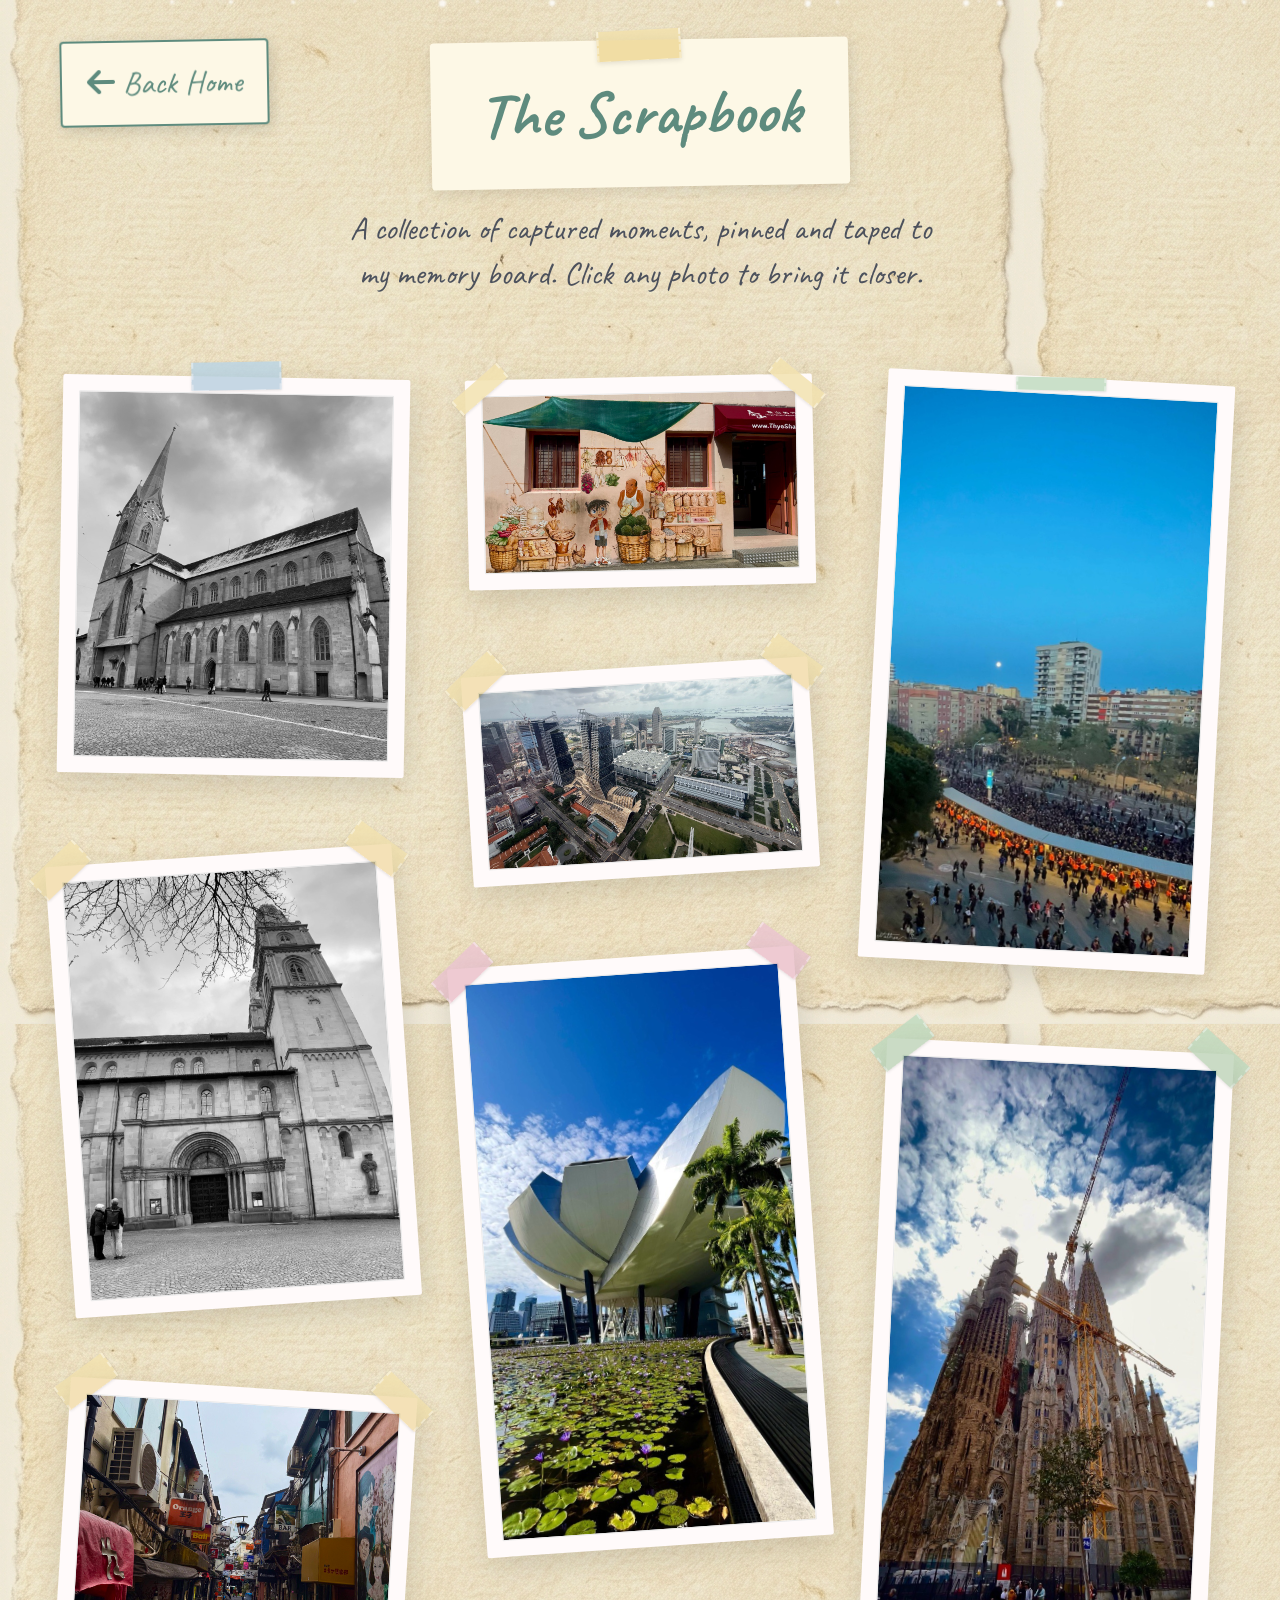
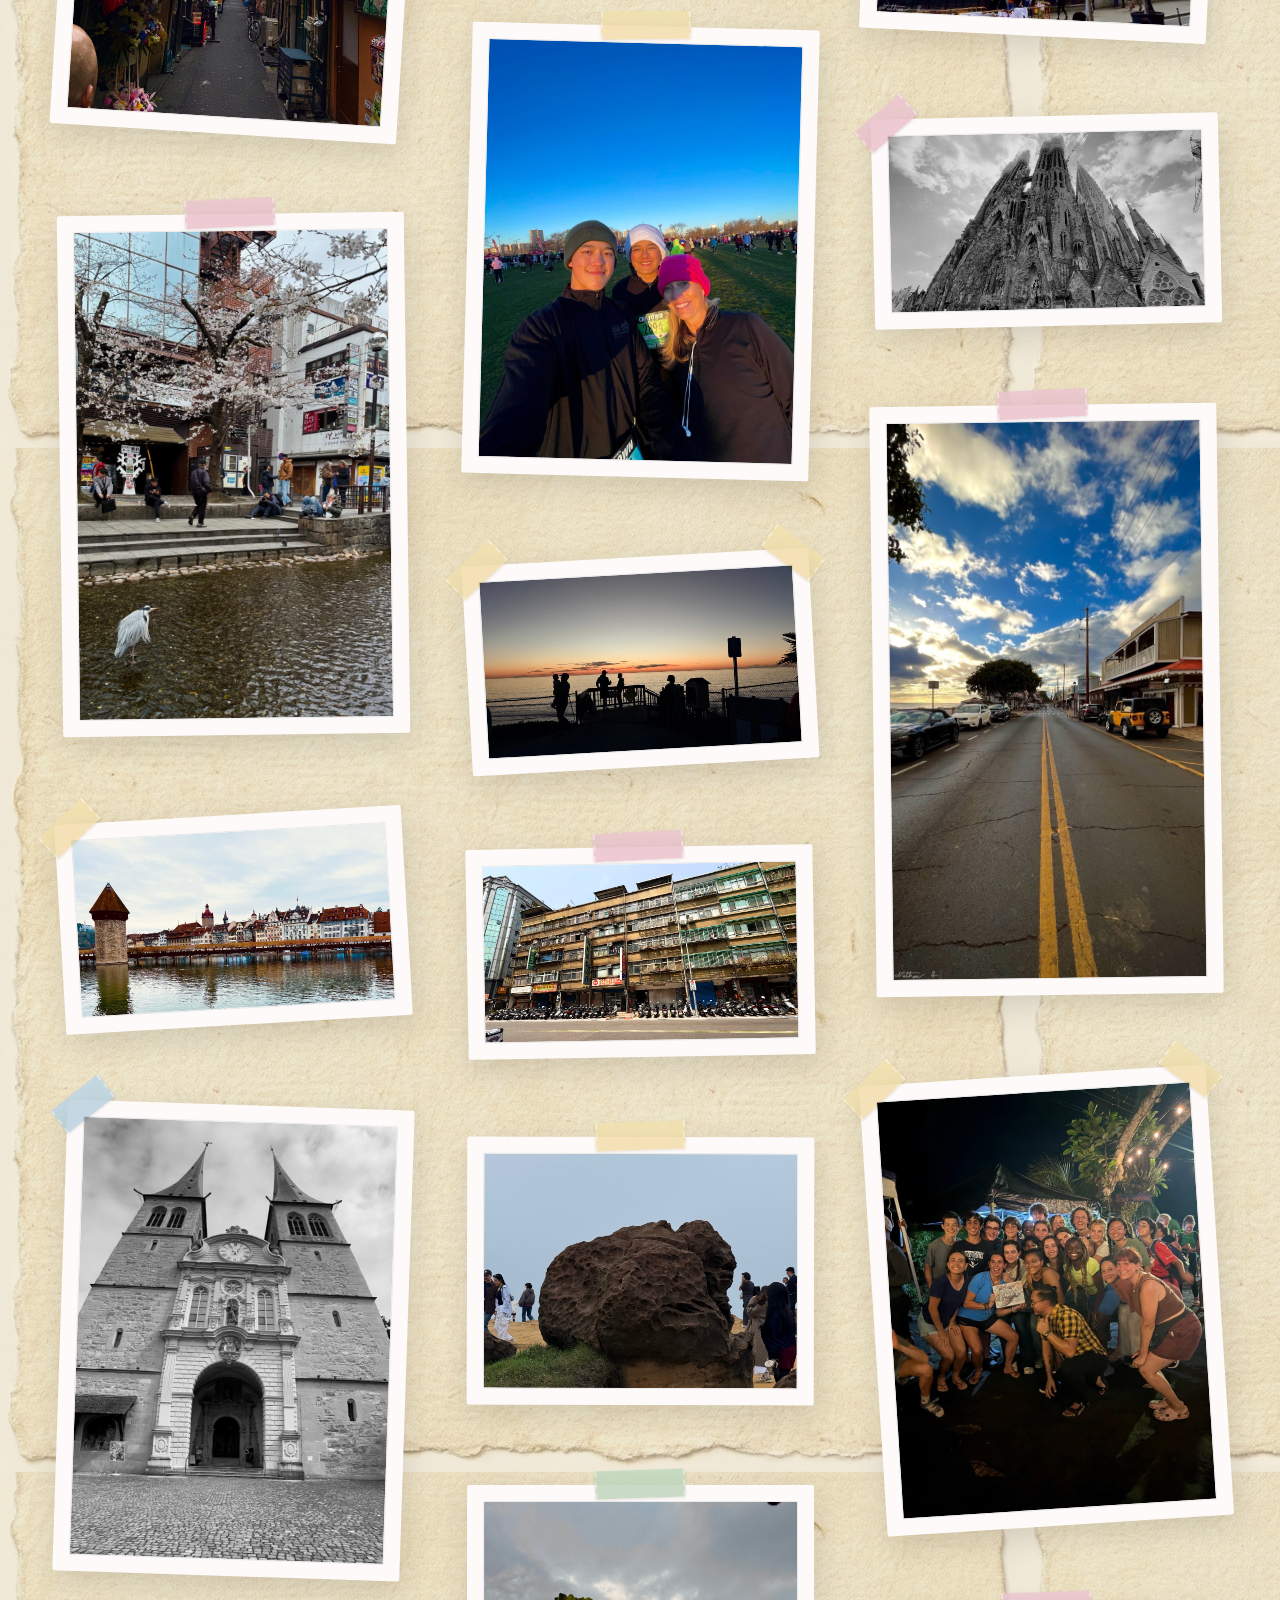
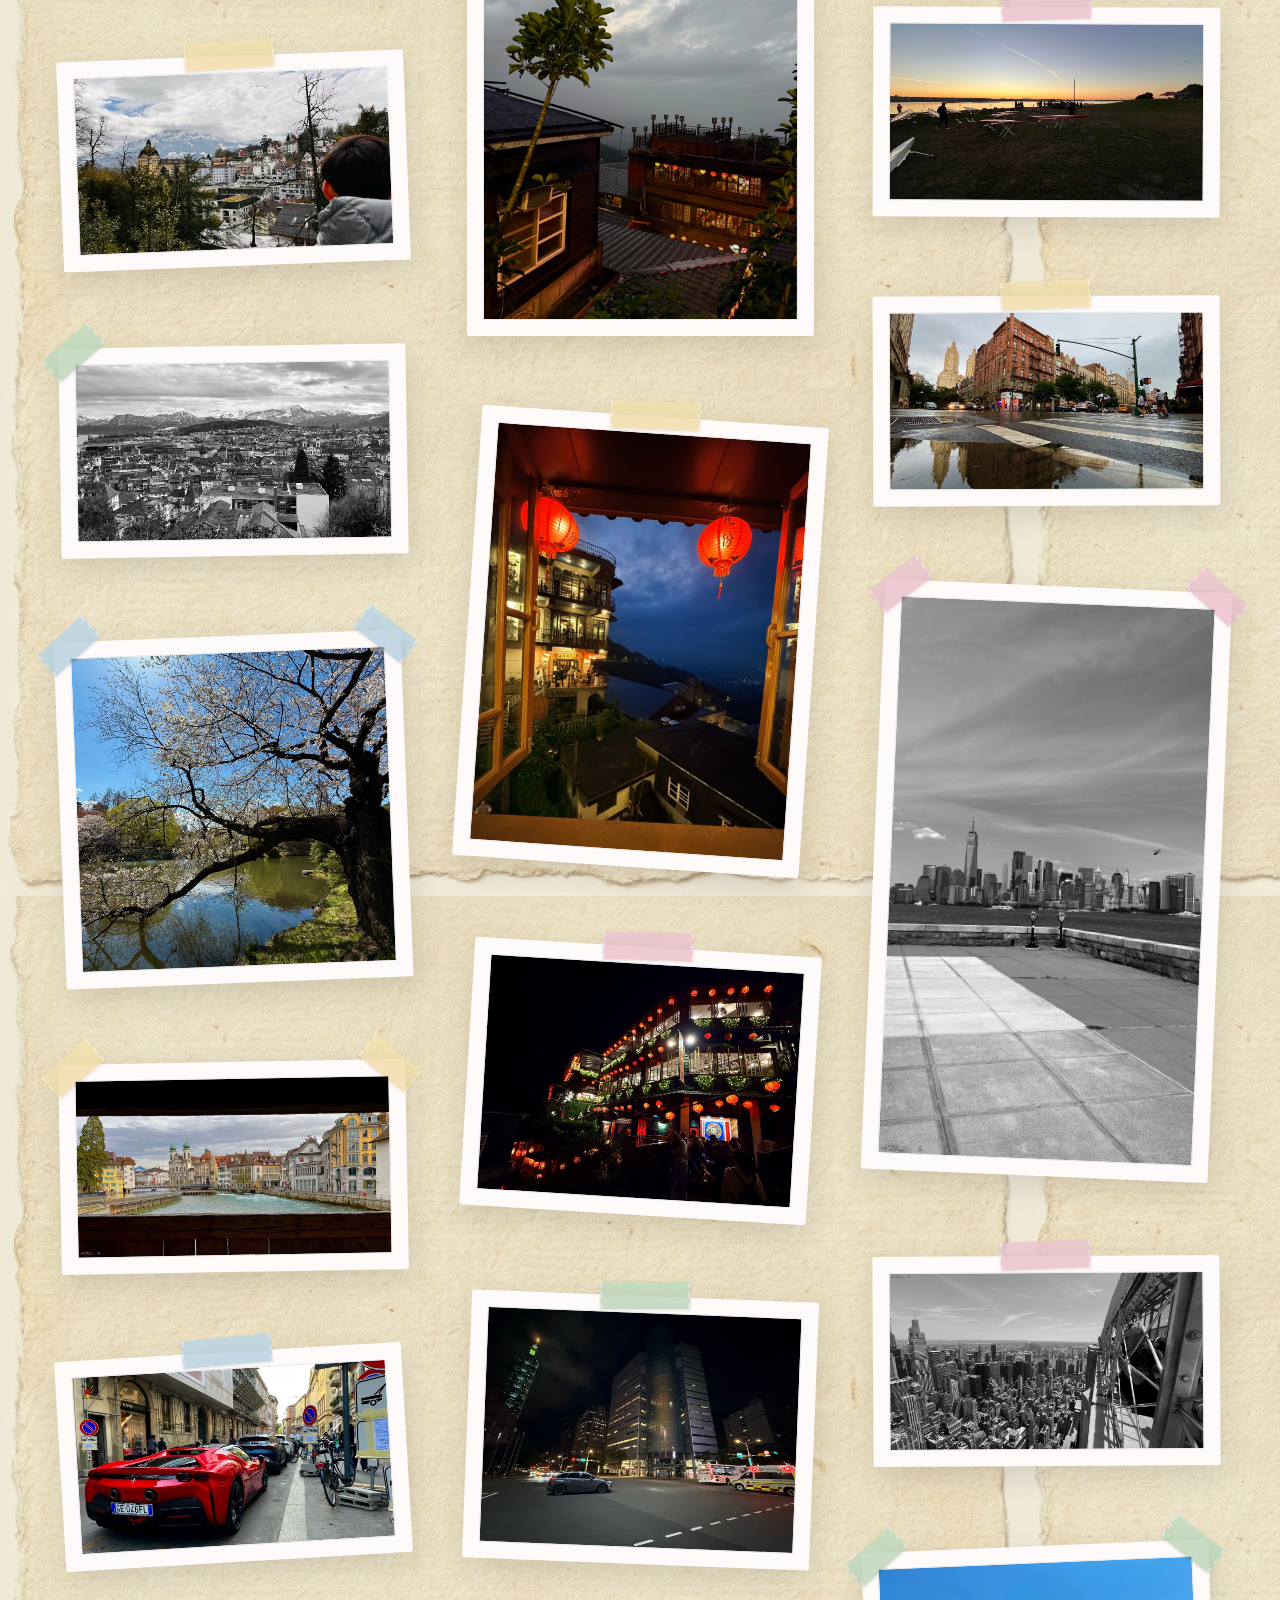
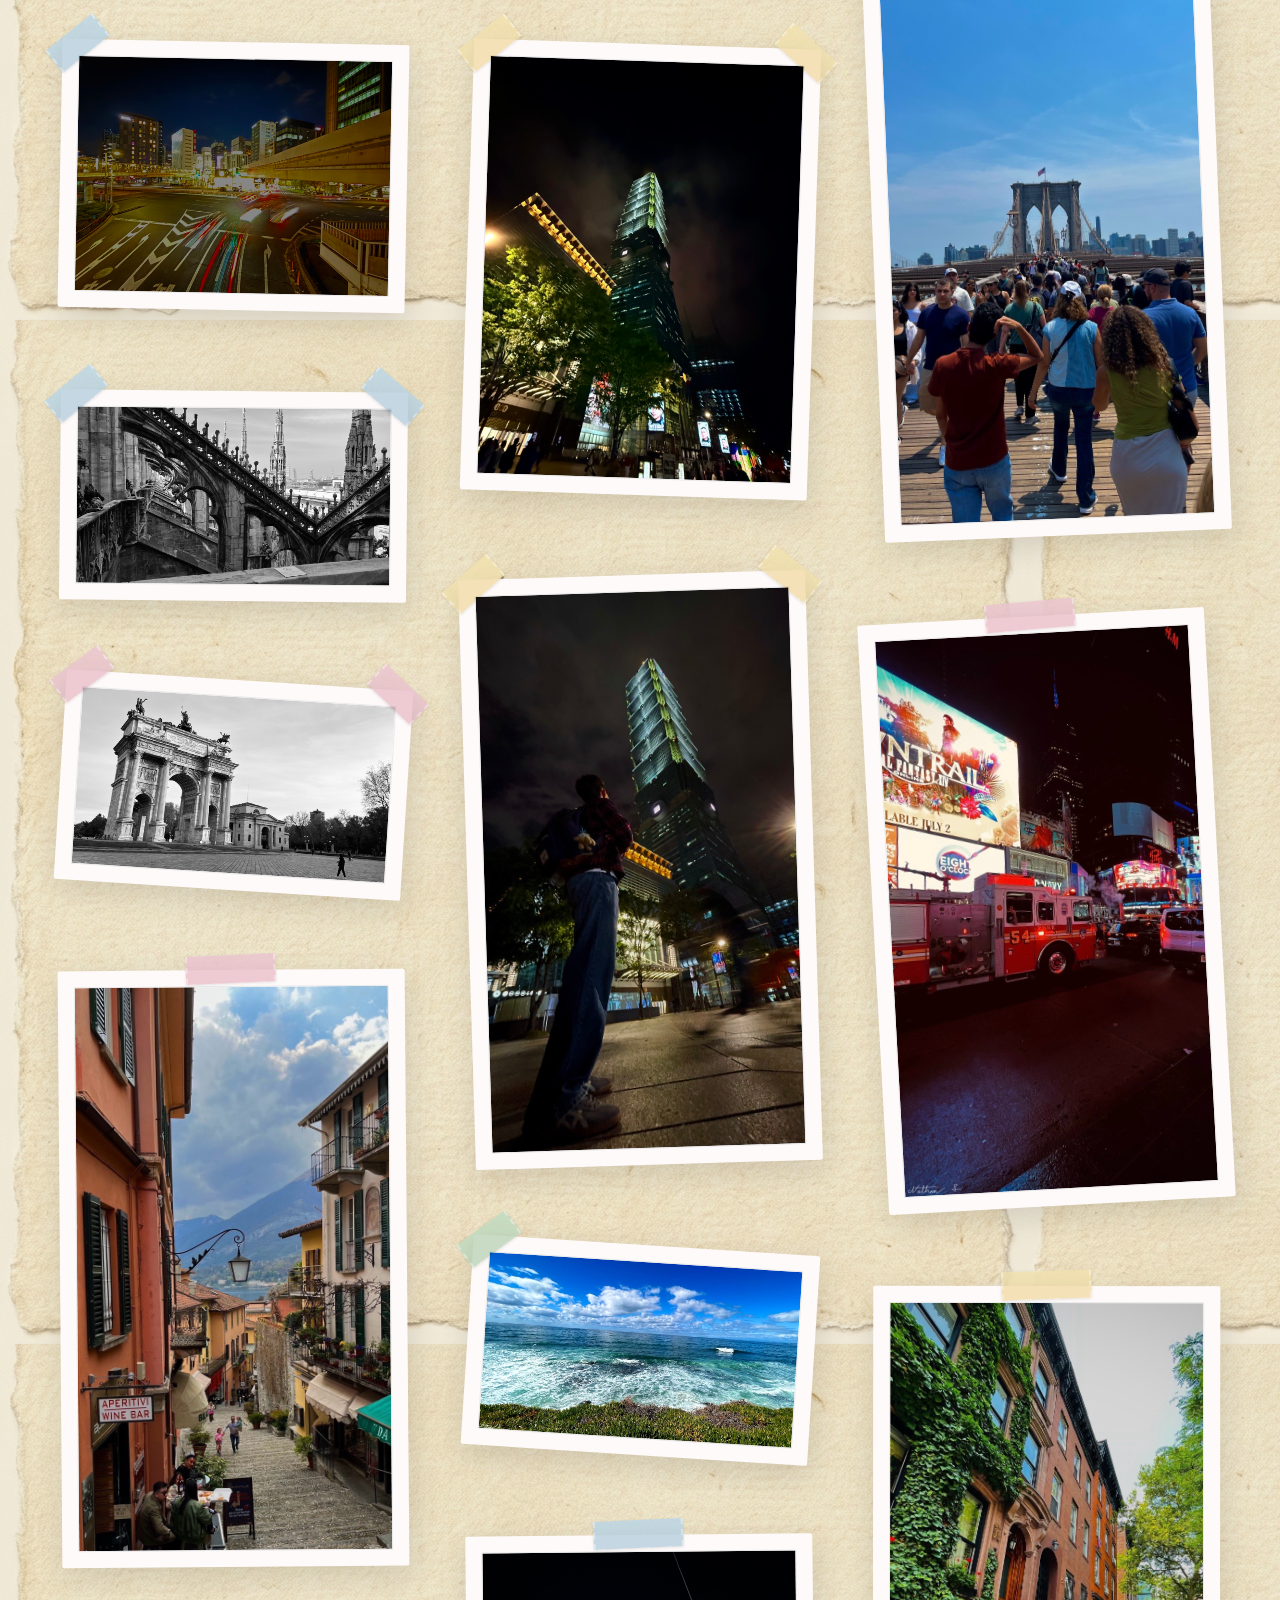
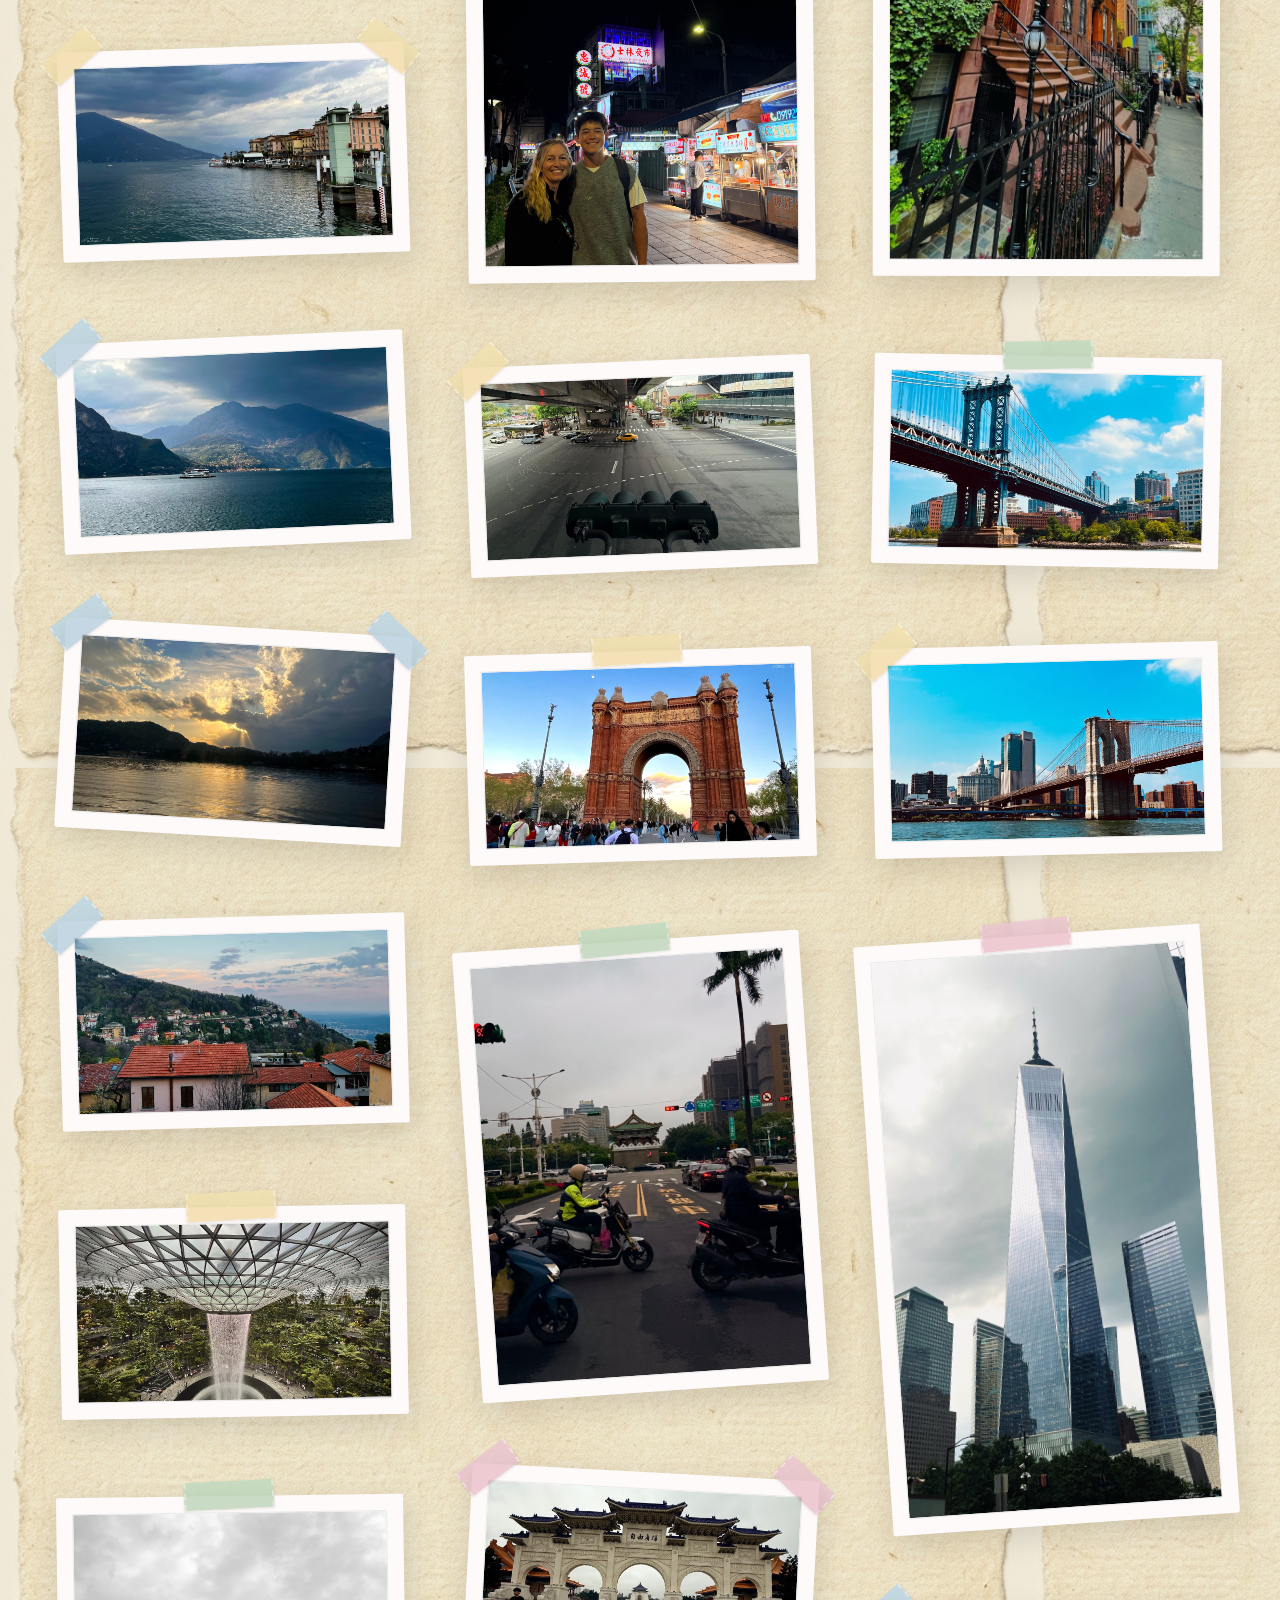
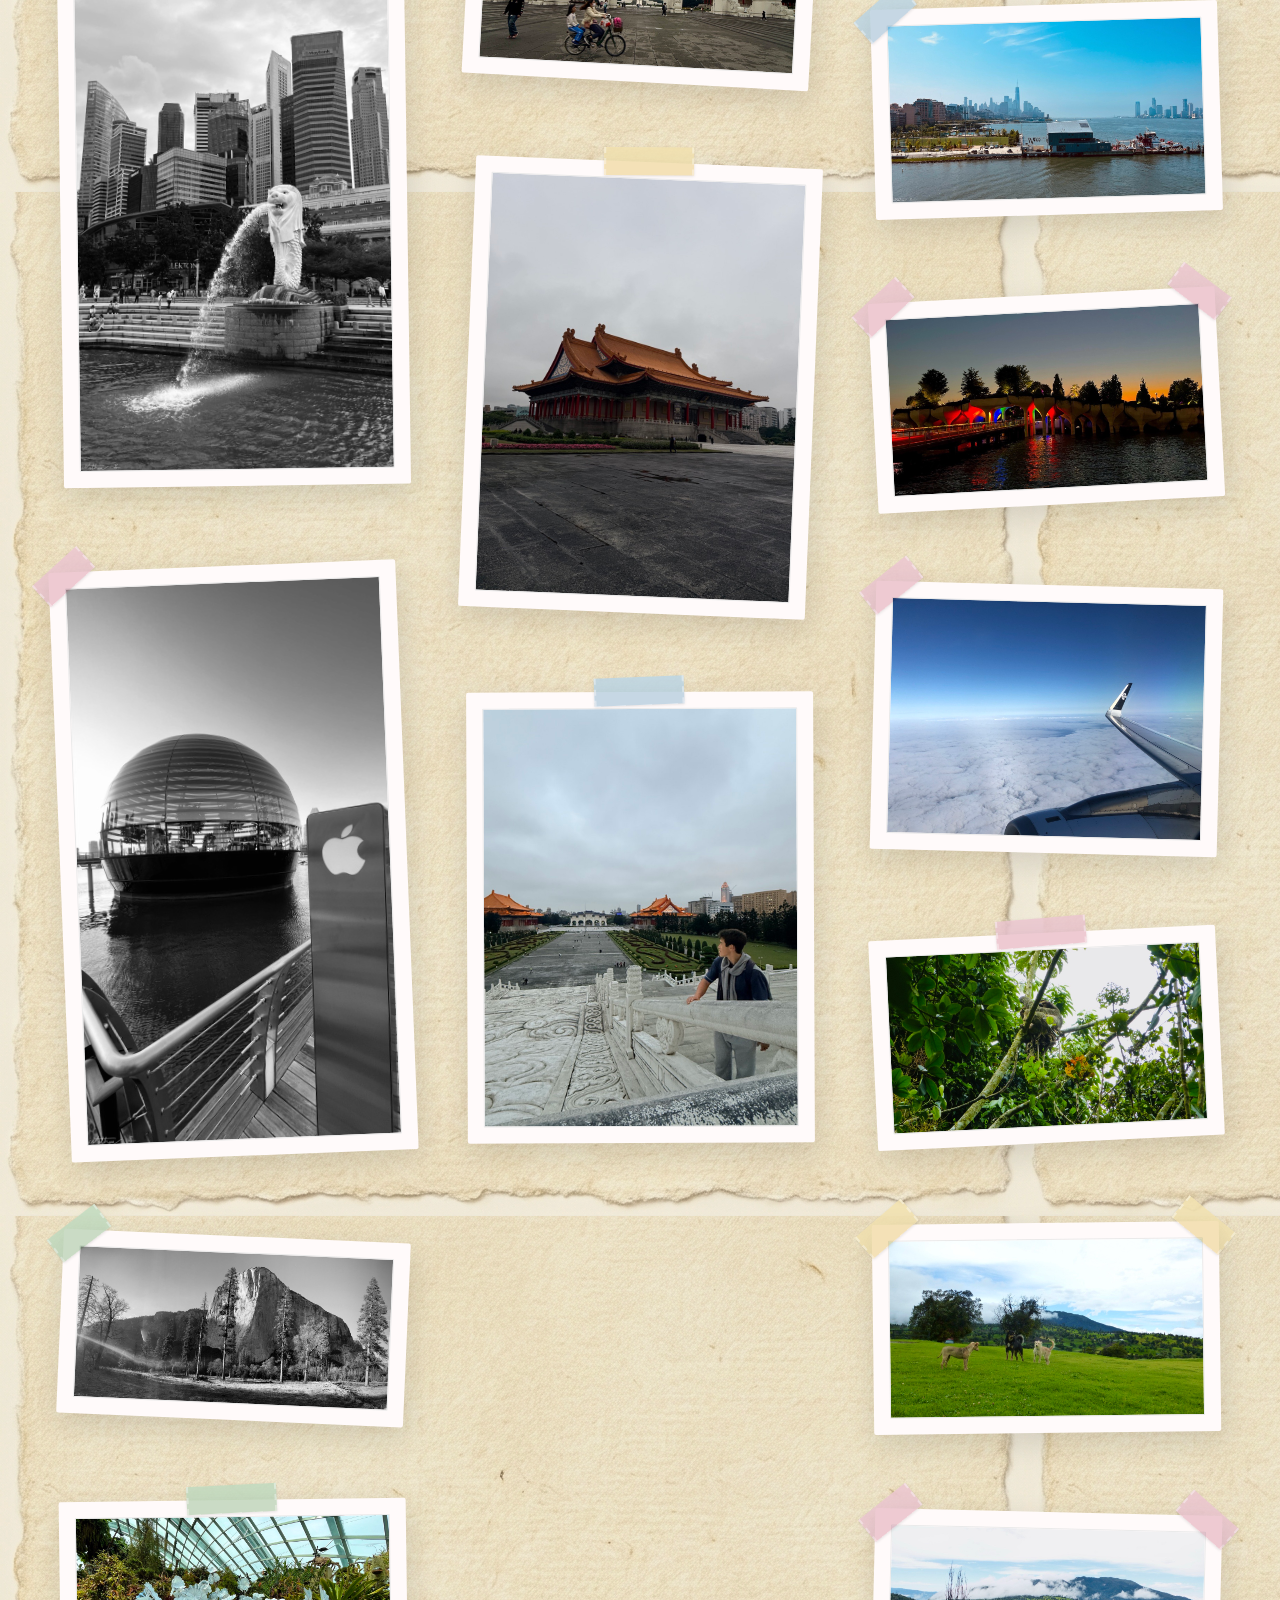
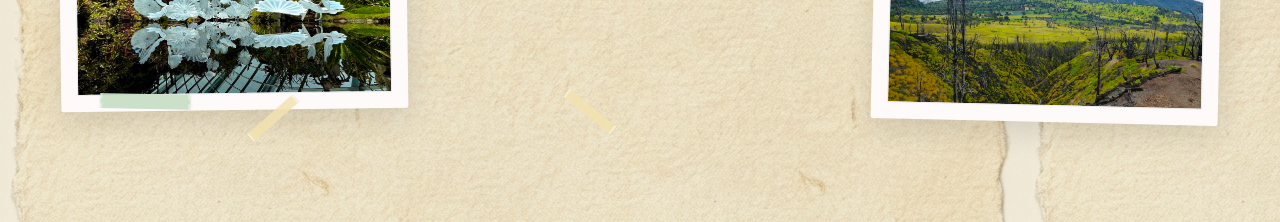
==== commit 90076df4: "force update css cache" ====
--- a/photography.html
+++ b/photography.html
@@ -5,7 +5,7 @@
     <meta charset="UTF-8">
     <meta name="viewport" content="width=device-width, initial-scale=1.0">
     <title>Photography | Nathan So</title>
-    <link rel="stylesheet" href="index.css">
+    <link rel="stylesheet" href="index.css?v=3">
     <link rel="stylesheet" href="https://cdnjs.cloudflare.com/ajax/libs/font-awesome/6.5.1/css/all.min.css">
     <style>
         body {
